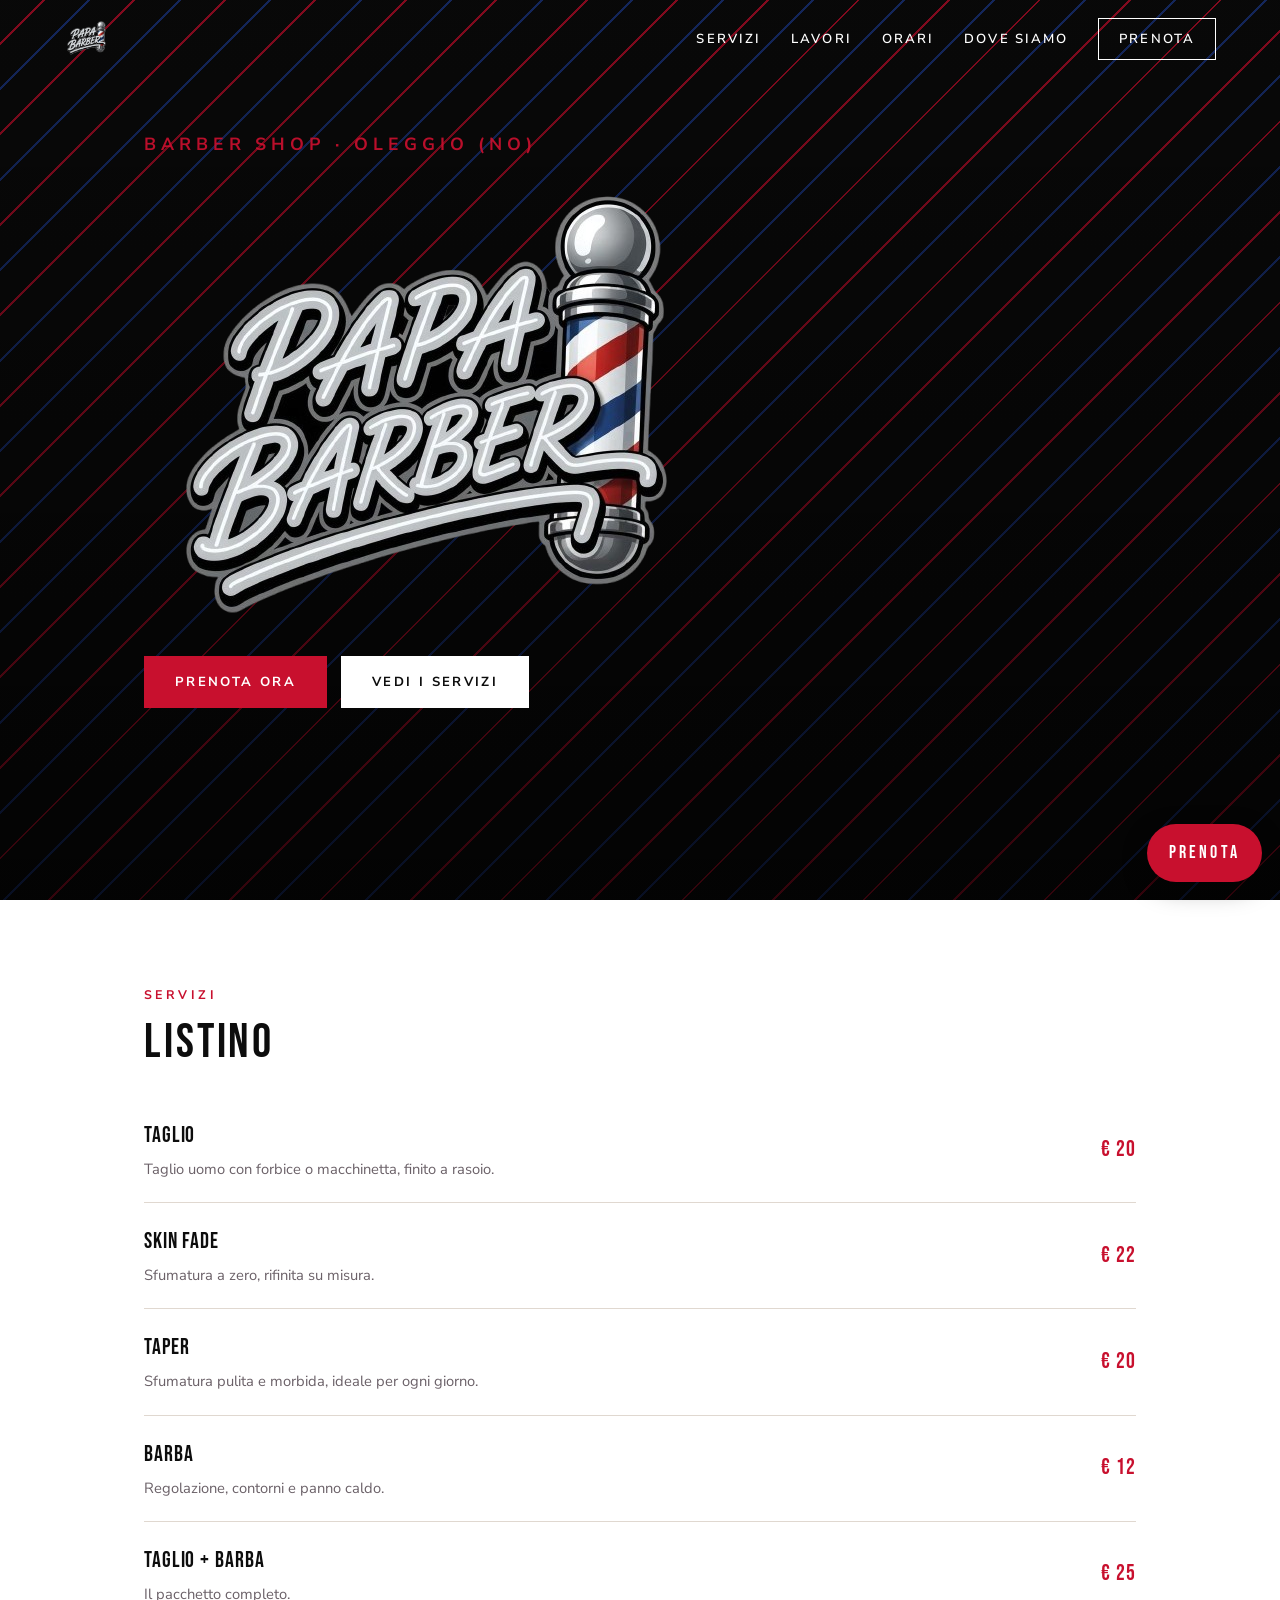
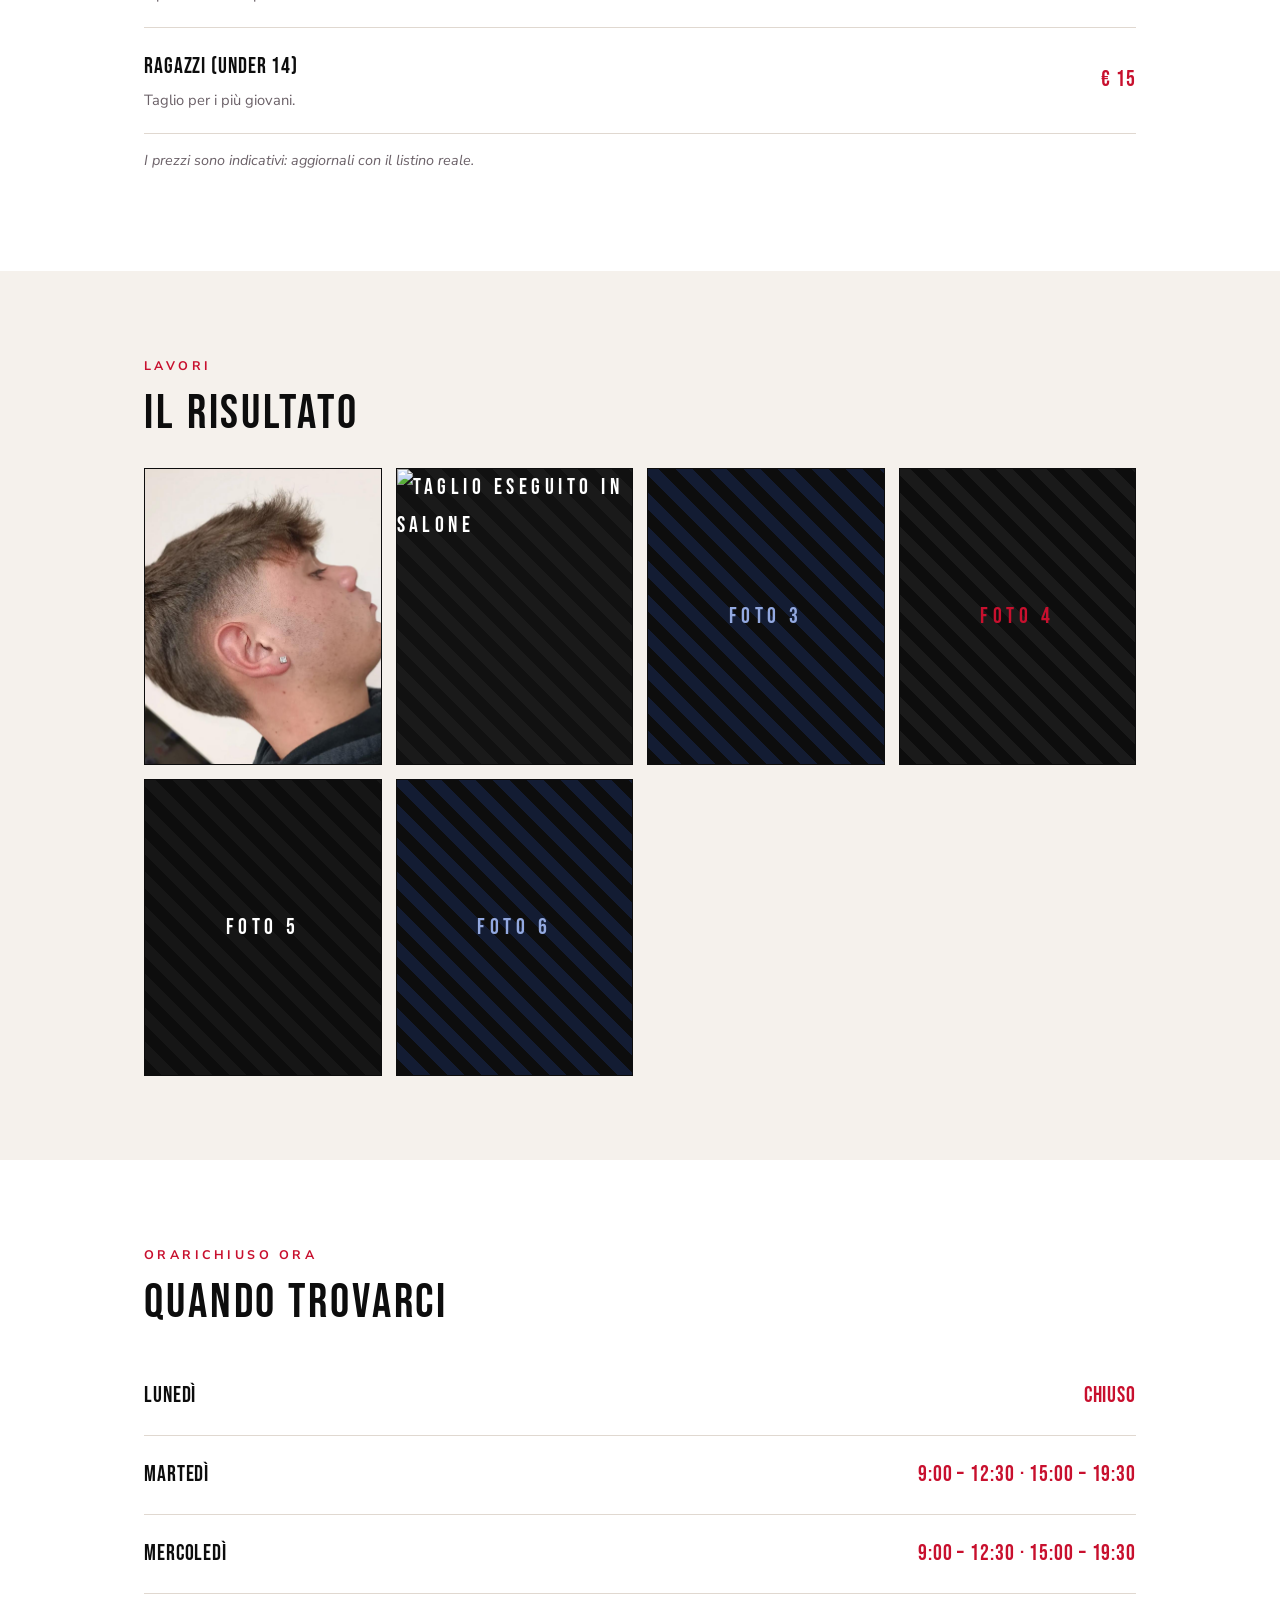
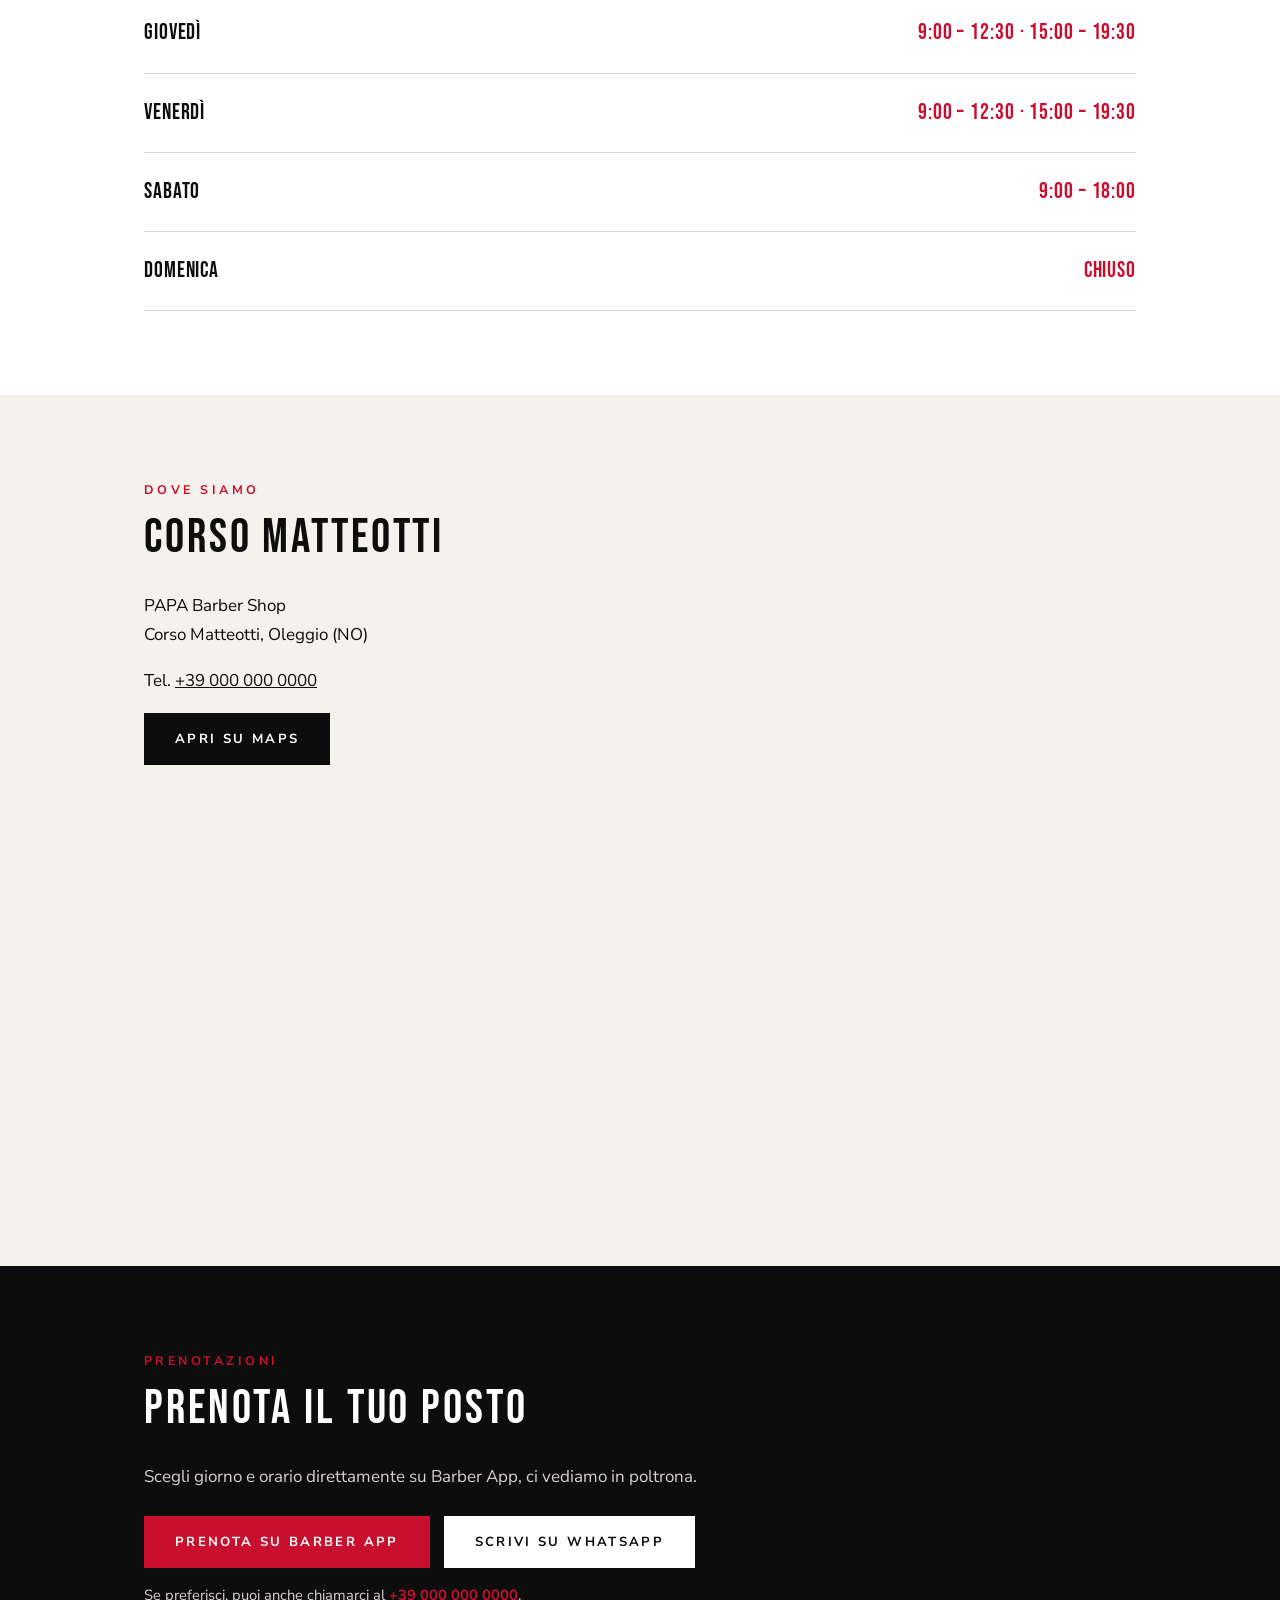
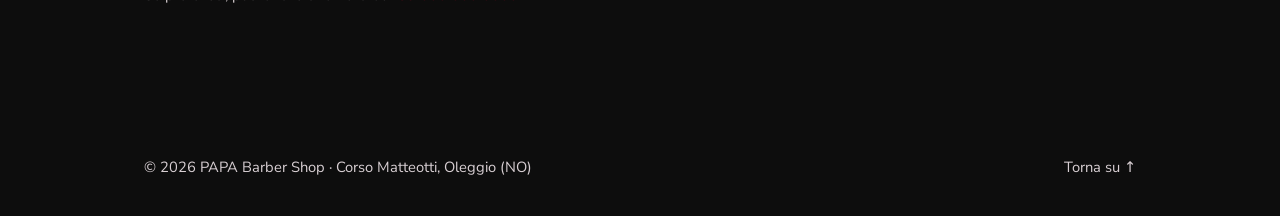
==== index.html @ 4a1727b3 "Update index.html" ====
<!doctype html>
<html lang="it" class="home">
  <head>
    <meta charset="UTF-8" />
    <meta name="viewport" content="width=device-width, initial-scale=1" />
    <title>PAPA Barber Shop · Oleggio</title>
    <meta name="description" content="PAPA Barber Shop a Oleggio (NO). Tagli, skin fade, taper e barba in Corso Matteotti. Prenota il tuo appuntamento con Barber App." />
    <meta name="theme-color" content="#0d0d0d" />
    <meta property="og:title" content="PAPA Barber Shop · Oleggio" />
    <meta property="og:description" content="Fade, taper e barba in Corso Matteotti, Oleggio. Prenota ora." />
    <meta property="og:type" content="website" />
    <meta name="twitter:card" content="summary_large_image" />
    <link rel="icon" type="image/png" href="/img/logo.png" />
    <link rel="preconnect" href="https://fonts.googleapis.com" />
    <link rel="preconnect" href="https://fonts.gstatic.com" crossorigin />
    <link href="https://fonts.googleapis.com/css2?family=Bebas+Neue&family=Nunito+Sans:wght@400;600;700&display=swap" rel="stylesheet" />
    <link rel="stylesheet" href="/style.css" />
  </head>
  <body class="home">
    <header class="top" id="top">
      <div class="wrap">
        <a class="logo" href="#top" aria-label="PAPA Barber Shop">
          <img src="/img/logo.png" alt="PAPA Barber Shop" />
        </a>
        <button class="menu" id="burger" aria-label="Apri menu" aria-expanded="false">Menu</button>
        <nav id="menu">
          <a href="#servizi">Servizi</a>
          <a href="#lavori">Lavori</a>
          <a href="#orari">Orari</a>
          <a href="#dove">Dove siamo</a>
          <a class="cta" href="#prenota">Prenota</a>
        </nav>
      </div>
    </header>

    <main>
      <!-- HERO -->
      <section class="hero">
        <div class="wrap">
          <p class="kicker">Barber shop · Oleggio (NO)</p>
          <img class="hero-logo" src="/img/logo.png" alt="PAPA Barber Shop" />
          <div class="cta-row">
            <a class="btn red" href="#prenota">Prenota ora</a>
            <a class="btn light" href="#servizi">Vedi i servizi</a>
          </div>
        </div>
      </section>

      <!-- SERVIZI / LISTINO -->
      <section class="soft" id="servizi">
        <div class="wrap">
          <span class="kicker reveal">Servizi</span>
          <h2 class="reveal">Listino</h2>
          <ul class="list">
            <li class="reveal">
              <div><b>Taglio</b><span>Taglio uomo con forbice o macchinetta, finito a rasoio.</span></div>
              <b>€ 20</b>
            </li>
            <li class="reveal">
              <div><b>Skin fade</b><span>Sfumatura a zero, rifinita su misura.</span></div>
              <b>€ 22</b>
            </li>
            <li class="reveal">
              <div><b>Taper</b><span>Sfumatura pulita e morbida, ideale per ogni giorno.</span></div>
              <b>€ 20</b>
            </li>
            <li class="reveal">
              <div><b>Barba</b><span>Regolazione, contorni e panno caldo.</span></div>
              <b>€ 12</b>
            </li>
            <li class="reveal">
              <div><b>Taglio + barba</b><span>Il pacchetto completo.</span></div>
              <b>€ 25</b>
            </li>
            <li class="reveal">
              <div><b>Ragazzi (under 14)</b><span>Taglio per i più giovani.</span></div>
              <b>€ 15</b>
            </li>
          </ul>
          <p class="note">I prezzi sono indicativi: aggiornali con il listino reale.</p>
        </div>
      </section>

      <!-- LAVORI / GALLERIA -->
      <section id="lavori">
        <div class="wrap">
          <span class="kicker reveal">Lavori</span>
          <h2 class="reveal">Il risultato</h2>
          <div class="gallery">
            <img class="reveal" src="/img/foto1.jpg" alt="Taglio eseguito in salone" loading="lazy" />
            <img class="reveal" src="/img/foto2.jpg" alt="Taglio eseguito in salone" loading="lazy" />
            <div class="ph reveal">Foto 3</div>
            <div class="ph reveal">Foto 4</div>
            <div class="ph reveal">Foto 5</div>
            <div class="ph reveal">Foto 6</div>
          </div>
          <!-- Quando avrai le foto reali 3-6, sostituisci ogni <div class="ph">…</div> con:
               <img class="reveal" src="/img/fotoN.jpg" alt="Taglio eseguito in salone" loading="lazy"> -->
        </div>
      </section>

      <!-- ORARI -->
      <section class="soft" id="orari">
        <div class="wrap">
          <span class="kicker reveal">Orari</span>
          <h2 class="reveal">Quando trovarci</h2>
          <ul class="list">
            <li class="reveal"><div><b>Lunedì</b></div><b>Chiuso</b></li>
            <li class="reveal"><div><b>Martedì</b></div><b>9:00 – 12:30 · 15:00 – 19:30</b></li>
            <li class="reveal"><div><b>Mercoledì</b></div><b>9:00 – 12:30 · 15:00 – 19:30</b></li>
            <li class="reveal"><div><b>Giovedì</b></div><b>9:00 – 12:30 · 15:00 – 19:30</b></li>
            <li class="reveal"><div><b>Venerdì</b></div><b>9:00 – 12:30 · 15:00 – 19:30</b></li>
            <li class="reveal"><div><b>Sabato</b></div><b>9:00 – 18:00</b></li>
            <li class="reveal"><div><b>Domenica</b></div><b>Chiuso</b></li>
          </ul>
        </div>
      </section>

      <!-- DOVE SIAMO -->
      <section id="dove">
        <div class="wrap">
          <span class="kicker reveal">Dove siamo</span>
          <h2 class="reveal">Corso Matteotti</h2>
          <p>
            PAPA Barber Shop<br />
            Corso Matteotti, Oleggio (NO)
          </p>
          <p>Tel. <a href="tel:+390000000000">+39 000 000 0000</a></p>
          <p>
            <a class="btn" target="_blank" rel="noopener"
               href="https://www.google.com/maps/search/?api=1&query=Corso+Matteotti+Oleggio">
              Apri su Maps
            </a>
          </p>
          <iframe
            title="Mappa di Oleggio"
            loading="lazy"
            style="width:100%;height:360px;border:0;margin-top:30px;filter:grayscale(1) contrast(1.05)"
            src="https://www.openstreetmap.org/export/embed.html?bbox=8.630%2C45.595%2C8.650%2C45.604&layer=mapnik&marker=45.5988%2C8.6409">
          </iframe>
        </div>
      </section>

      <!-- PRENOTA / BARBER APP -->
      <section class="dark" id="prenota">
        <div class="wrap">
          <span class="kicker reveal">Prenotazioni</span>
          <h2 class="reveal">Prenota il tuo posto</h2>
          <p>Scegli giorno e orario direttamente su Barber App, ci vediamo in poltrona.</p>

          <div class="book-actions">
            <!-- SOSTITUISCI l'URL con quello del tuo salone su Barber App -->
            <a class="btn red" href="https://barberapp.it/" target="_blank" rel="noopener">
              Prenota su Barber App
            </a>
            <a class="btn light" href="https://wa.me/390000000000" target="_blank" rel="noopener">
              Scrivi su WhatsApp
            </a>
          </div>

          <p class="book-note">
            Se preferisci, puoi anche chiamarci al
            <a href="tel:+390000000000">+39 000 000 0000</a>.
          </p>

          <!-- Se in futuro Barber App ti dà un IFRAME, incollalo qui al posto del commento: -->
          <!-- <iframe class="barberapp" src="URL_WIDGET" loading="lazy" title="Prenota su Barber App"></iframe> -->
        </div>
      </section>
    </main>

    <footer>
      <div class="wrap">
        <p>© <span id="year"></span> PAPA Barber Shop · Corso Matteotti, Oleggio (NO)</p>
        <p><a href="#top">Torna su ↑</a></p>
      </div>
    </footer>

    <!-- Pulsante flottante sempre visibile -->
    <a class="float-book" href="#prenota" aria-label="Prenota ora">Prenota</a>

    <script src="/script.js" defer></script>
  </body>
</html>
---- style.css ----
/* =========================================================
   PAPA Barber Shop — palette: nero · bianco · rosso · blu
   ========================================================= */
:root{
  --ink:#0d0d0d;
  --bg:#f5f1ec;
  --soft:#ffffff;
  --paper:#ffffff;
  --muted:#6b6168;
  --accent:#c8102e;   /* rosso barber */
  --blue:#1e3a8a;     /* blu navy */
  --line:#e0d8d0;
  --wa:#1f8f52;
}

*{box-sizing:border-box}
html{scroll-behavior:smooth}
body{
  margin:0;
  background:var(--bg);
  color:var(--ink);
  font:17px/1.7 "Nunito Sans",system-ui,sans-serif;
}
h1,h2,h3{
  font-family:"Bebas Neue",Georgia,serif;
  font-weight:400;
  line-height:1;
  margin:0;
  letter-spacing:.06em;
  text-transform:uppercase;
}
a{color:inherit}
p{max-width:60ch}
.wrap{max-width:1040px;margin:0 auto;padding:0 24px}

/* ---------- HEADER ---------- */
.top{position:relative;z-index:10;border-bottom:1px solid var(--line);background:var(--paper)}
.top .wrap{display:flex;justify-content:space-between;align-items:center;padding:18px 24px;max-width:1200px}
.logo{font-family:"Bebas Neue",serif;font-size:1.6rem;letter-spacing:.22em;text-transform:uppercase;text-decoration:none}
.logo span{color:var(--accent)}
nav{display:flex;align-items:center;gap:30px}
nav a{text-decoration:none;font-size:.82rem;letter-spacing:.16em;text-transform:uppercase;font-weight:600}
nav a:hover,nav a[aria-current]{color:var(--accent)}
nav .cta{border:1px solid currentColor;padding:9px 20px}
nav .cta:hover{background:var(--ink);color:#fff;border-color:var(--ink)}
.menu{display:none;background:none;border:0;font:inherit;font-size:.8rem;letter-spacing:.16em;text-transform:uppercase;color:inherit;cursor:pointer;font-weight:700}

/* variante header trasparente sulla home */
.home .top{position:absolute;inset:0 0 auto 0;border:0;background:transparent;color:#fff}
.home nav a:hover,.home nav a[aria-current]{color:#fff;opacity:.75}
.home nav .cta:hover{background:#fff;color:var(--ink);border-color:#fff}

/* ---------- HERO ---------- */
.hero{
  min-height:100vh;
  display:flex;
  align-items:flex-end;
  color:#fff;
  background:
    linear-gradient(180deg,rgba(0,0,0,.35),rgba(0,0,0,.75)),
    repeating-linear-gradient(135deg,#0d0d0d 0 30px,#c8102e 30px 32px,#0d0d0d 32px 62px,#1e3a8a 62px 64px),
    #0d0d0d;
  background-size:cover;
  background-position:center;
}
.hero .wrap{padding-bottom:12vh;width:100%}
.hero h1{font-size:clamp(3rem,10vw,7rem);text-transform:uppercase;max-width:14ch}
.hero p{margin:20px 0 32px;font-size:1.1rem;opacity:.92}
.kicker{font-size:.78rem;letter-spacing:.28em;text-transform:uppercase;color:var(--accent);margin-bottom:14px;display:block;font-weight:700}
.intro{font-size:1.2rem;line-height:1.7;max-width:34ch}
.cta-row{display:flex;gap:14px;flex-wrap:wrap}

/* ---------- BOTTONI ---------- */
.btn{
  display:inline-block;padding:14px 30px;background:var(--ink);color:#fff !important;
  text-decoration:none;font-size:.82rem;letter-spacing:.18em;text-transform:uppercase;
  border:1px solid var(--ink);font-weight:700;
}
.btn:hover{background:var(--blue);border-color:var(--blue)}
.btn.light{background:#fff;color:var(--ink) !important;border-color:#fff}
.btn.light:hover{background:var(--bg);border-color:var(--bg)}
.btn.red{background:var(--accent);border-color:var(--accent)}
.btn.red:hover{background:var(--blue);border-color:var(--blue)}
.btn.wa{background:var(--wa);border-color:var(--wa)}
.btn.small{padding:10px 20px;font-size:.75rem}

/* ---------- SEZIONI ---------- */
section{padding:84px 0}
.soft{background:var(--soft)}
.dark{background:var(--ink);color:#fff}
.dark p{color:#d8cfd3}
h2{font-size:clamp(2rem,5vw,3rem);text-transform:uppercase;margin-bottom:30px;letter-spacing:.06em}
.note{color:var(--muted);font-size:.9rem;font-style:italic}

/* ---------- LISTINO / ORARI ---------- */
.list{list-style:none;padding:0;margin:0}
.list li{display:flex;justify-content:space-between;align-items:center;gap:20px;padding:20px 0;border-bottom:1px solid var(--line)}
.list li div{display:flex;flex-direction:column;gap:2px}
.list span{color:var(--muted);display:block;font-size:.92rem}
.list b{font-family:"Bebas Neue",serif;font-weight:400;font-size:1.4rem;letter-spacing:.04em;white-space:nowrap}
.list li > b:last-child{color:var(--accent)}

/* ---------- GALLERIA ---------- */
.gallery{
  display:grid;
  grid-template-columns:repeat(auto-fit,minmax(220px,1fr));
  gap:14px;
}
.gallery .ph,
.gallery img{
  aspect-ratio:4/5;
  width:100%;
  object-fit:cover;
  display:flex;
  align-items:center;
  justify-content:center;
  background:
    repeating-linear-gradient(45deg,#111 0 12px,#1a1a1a 12px 24px);
  color:#fff;
  font-family:"Bebas Neue",serif;
  font-size:1.4rem;
  letter-spacing:.2em;
  text-transform:uppercase;
  border:1px solid var(--ink);
  transition:transform .25s ease, filter .25s ease;
}
.gallery .ph:nth-child(3n+1){background:repeating-linear-gradient(45deg,#0d0d0d 0 12px,#1a1a1a 12px 24px);color:var(--accent)}
.gallery .ph:nth-child(3n+2){background:repeating-linear-gradient(45deg,#0d0d0d 0 12px,#161616 12px 24px);color:#fff}
.gallery .ph:nth-child(3n){background:repeating-linear-gradient(45deg,#0d0d0d 0 12px,#131c33 12px 24px);color:#93a9e0}
.gallery .ph:hover,
.gallery img:hover{transform:scale(1.02);filter:brightness(1.1)}

/* ---------- PRENOTA / BARBER APP ---------- */
.book-actions{display:flex;gap:14px;flex-wrap:wrap;margin:24px 0 12px}
.book-note{color:#d8cfd3;font-size:.92rem}
.book-note a{color:var(--accent);text-decoration:none;font-weight:700}
.book-note a:hover{text-decoration:underline}
.barberapp{width:100%;max-width:560px;height:640px;border:0;margin-top:24px;background:#fff}

/* ---------- PULSANTE FLOTTANTE ---------- */
.float-book{
  position:fixed;
  right:18px;
  bottom:18px;
  z-index:50;
  background:var(--accent);
  color:#fff !important;
  text-decoration:none;
  font-family:"Bebas Neue",serif;
  font-size:1.1rem;
  letter-spacing:.18em;
  text-transform:uppercase;
  padding:14px 22px;
  border-radius:999px;
  box-shadow:0 8px 24px rgba(0,0,0,.35);
}
.float-book:hover{background:var(--blue)}

/* ---------- FOOTER ---------- */
footer{background:var(--ink);color:#d8cfd3;padding:48px 0 36px;font-size:.92rem}
footer .wrap{display:flex;justify-content:space-between;align-items:center;flex-wrap:wrap;gap:12px}
footer p{margin:0}
footer a{color:#d8cfd3;text-decoration:none}
footer a:hover{color:var(--accent)}

/* ---------- FOCUS ---------- */
a:focus-visible,button:focus-visible{outline:3px solid var(--accent);outline-offset:3px}

/* ---------- MOBILE ---------- */
@media (max-width:760px){
  .menu{display:block}
  nav{
    display:none;position:absolute;top:100%;left:0;right:0;
    background:#fff;color:var(--ink);
    flex-direction:column;align-items:flex-start;gap:18px;
    padding:24px;border-bottom:1px solid var(--line);
    box-shadow:0 12px 30px rgba(0,0,0,.15);
  }
  nav.open{display:flex}
  .home nav a:hover,.home nav a[aria-current]{color:var(--accent);opacity:1}
  section{padding:60px 0}
  .hero{min-height:88vh}
  .float-book{right:12px;bottom:12px;padding:12px 18px;font-size:1rem}
}
.logo img{
  height:36px;
  max-width:140px;
  width:auto;
  object-fit:contain;
  display:block;
}
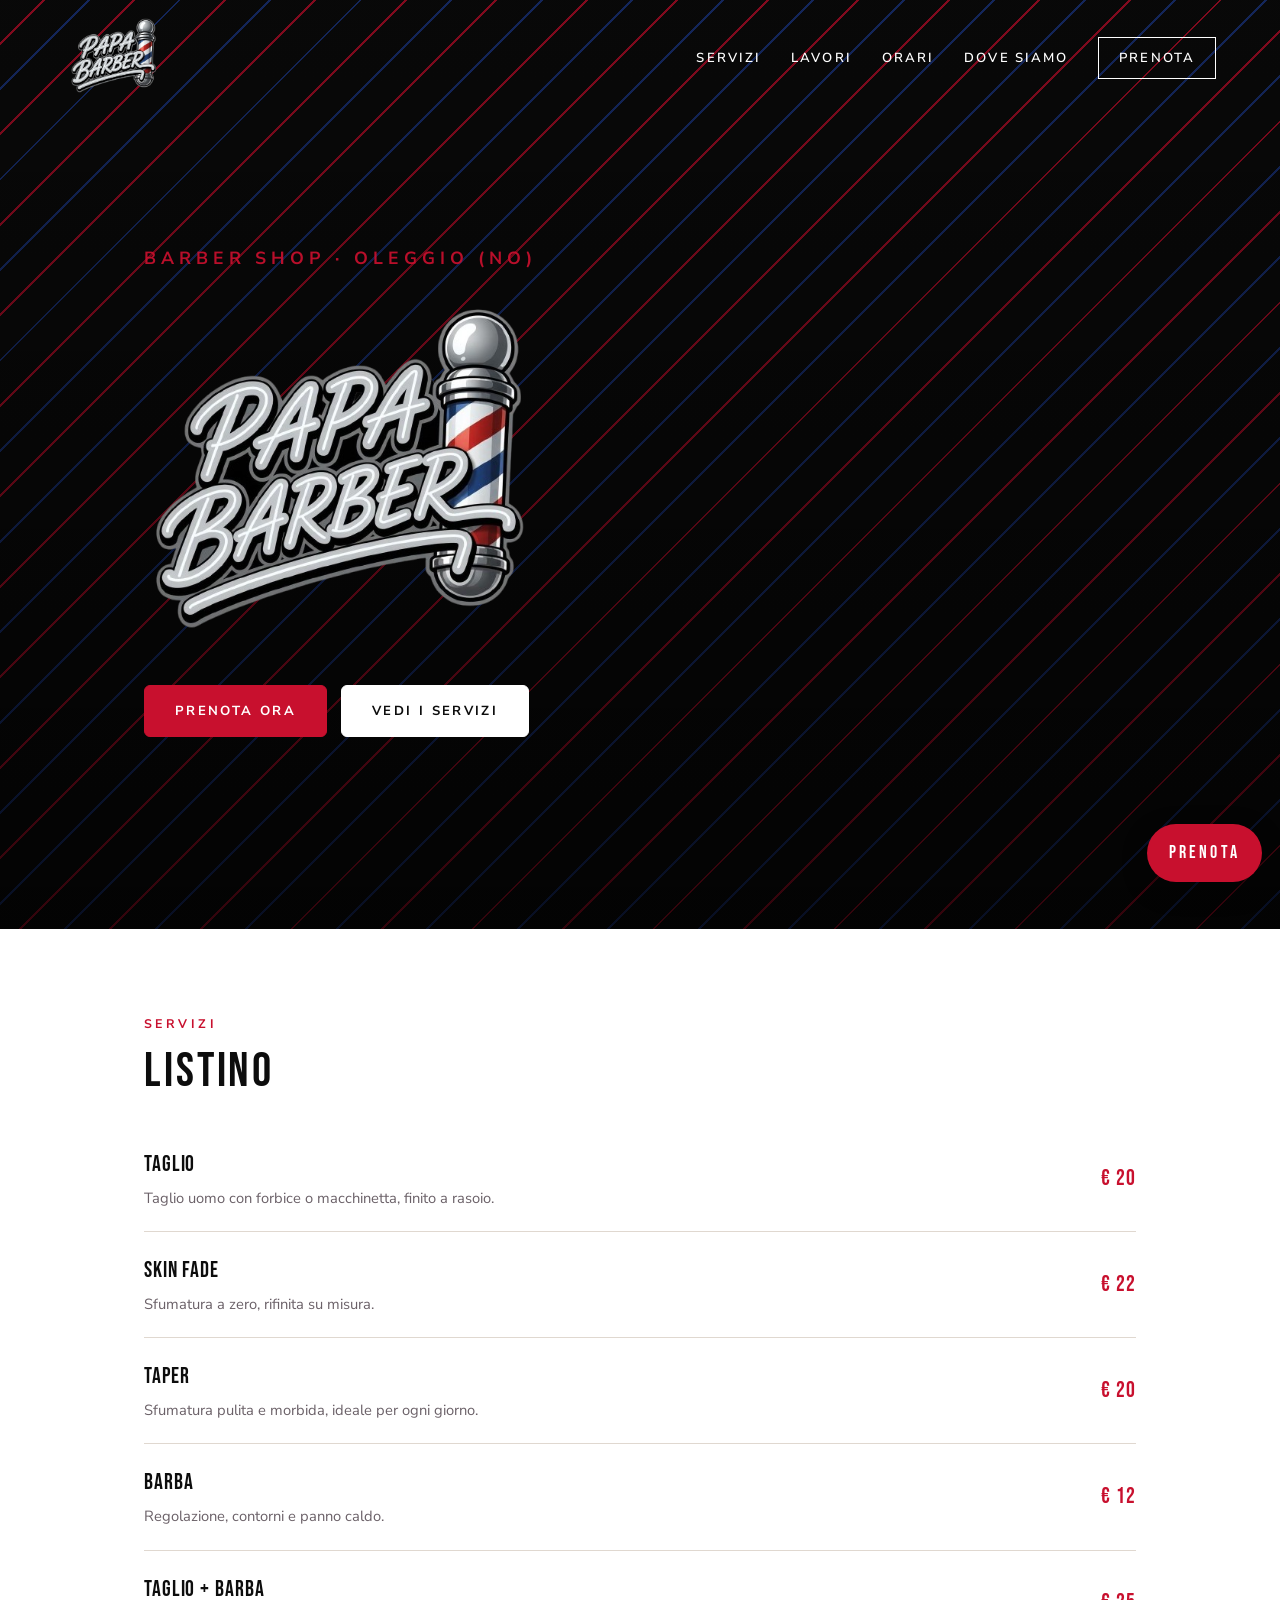
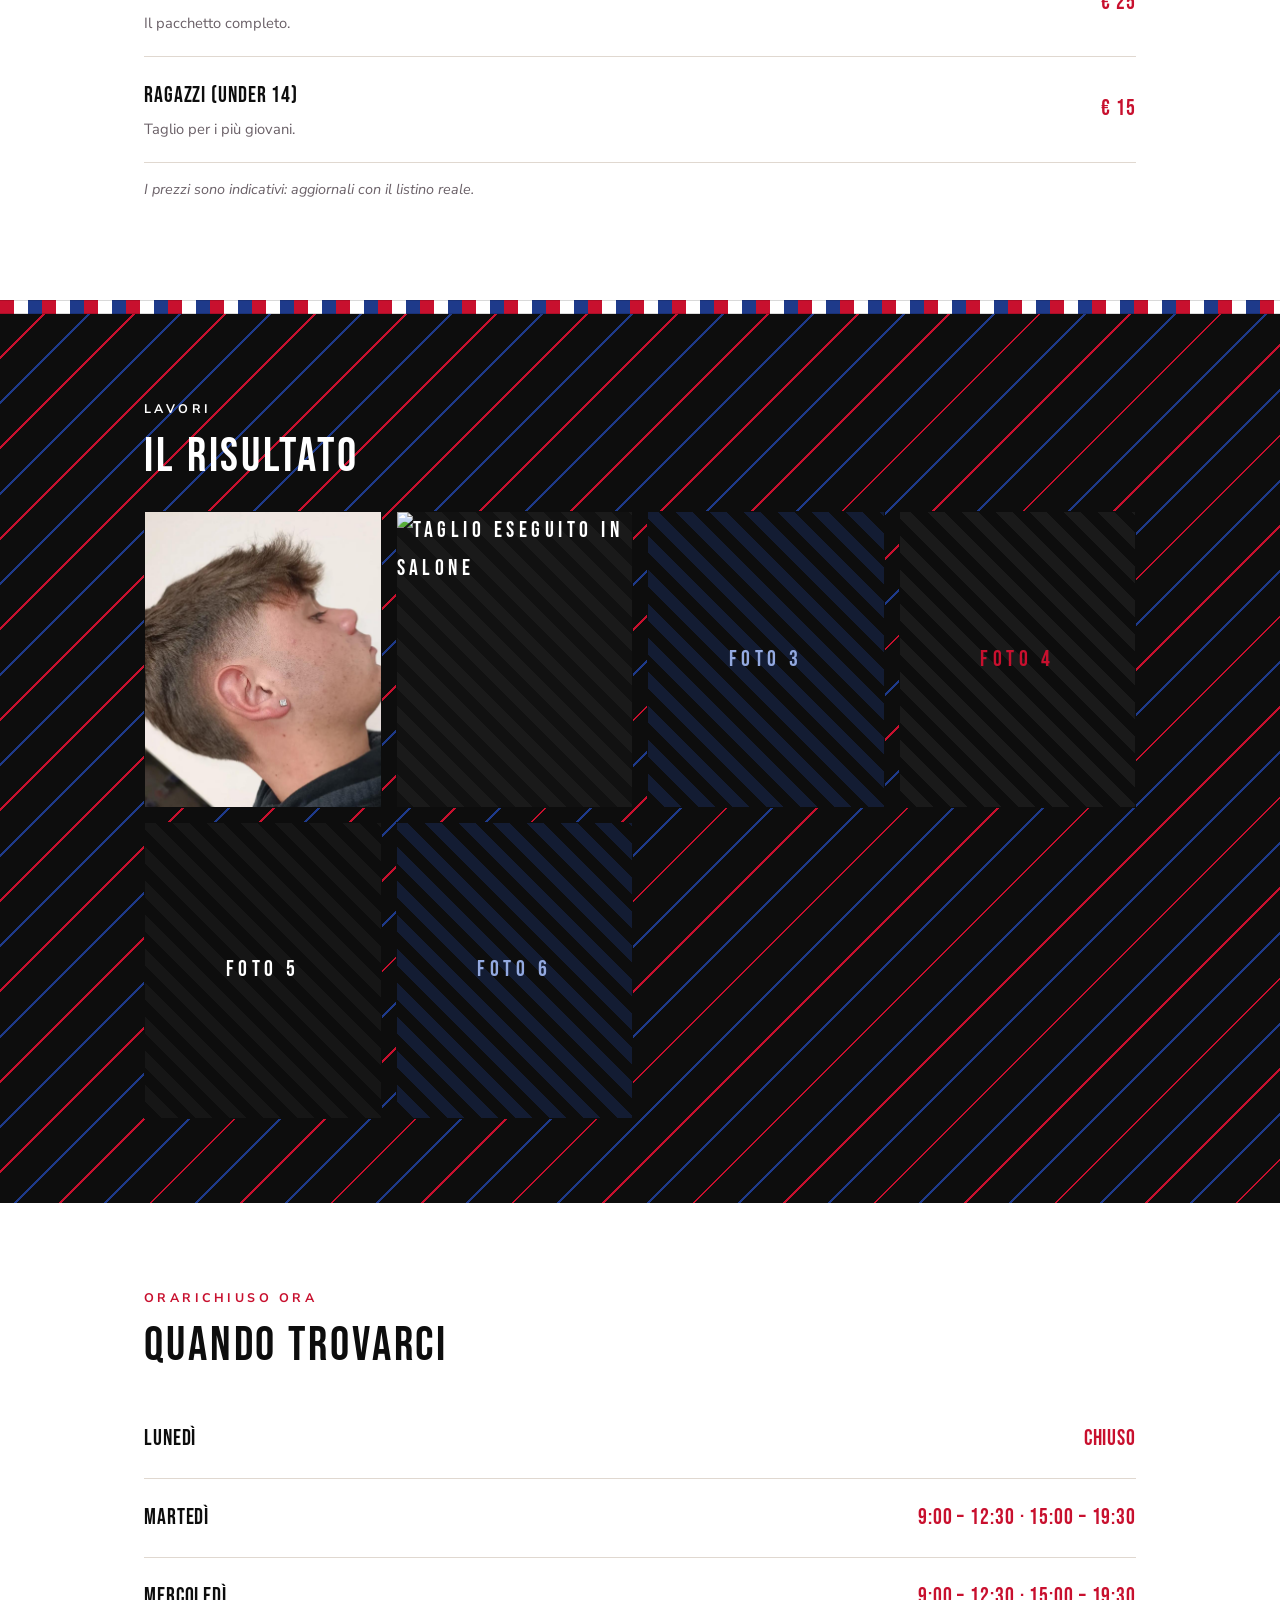
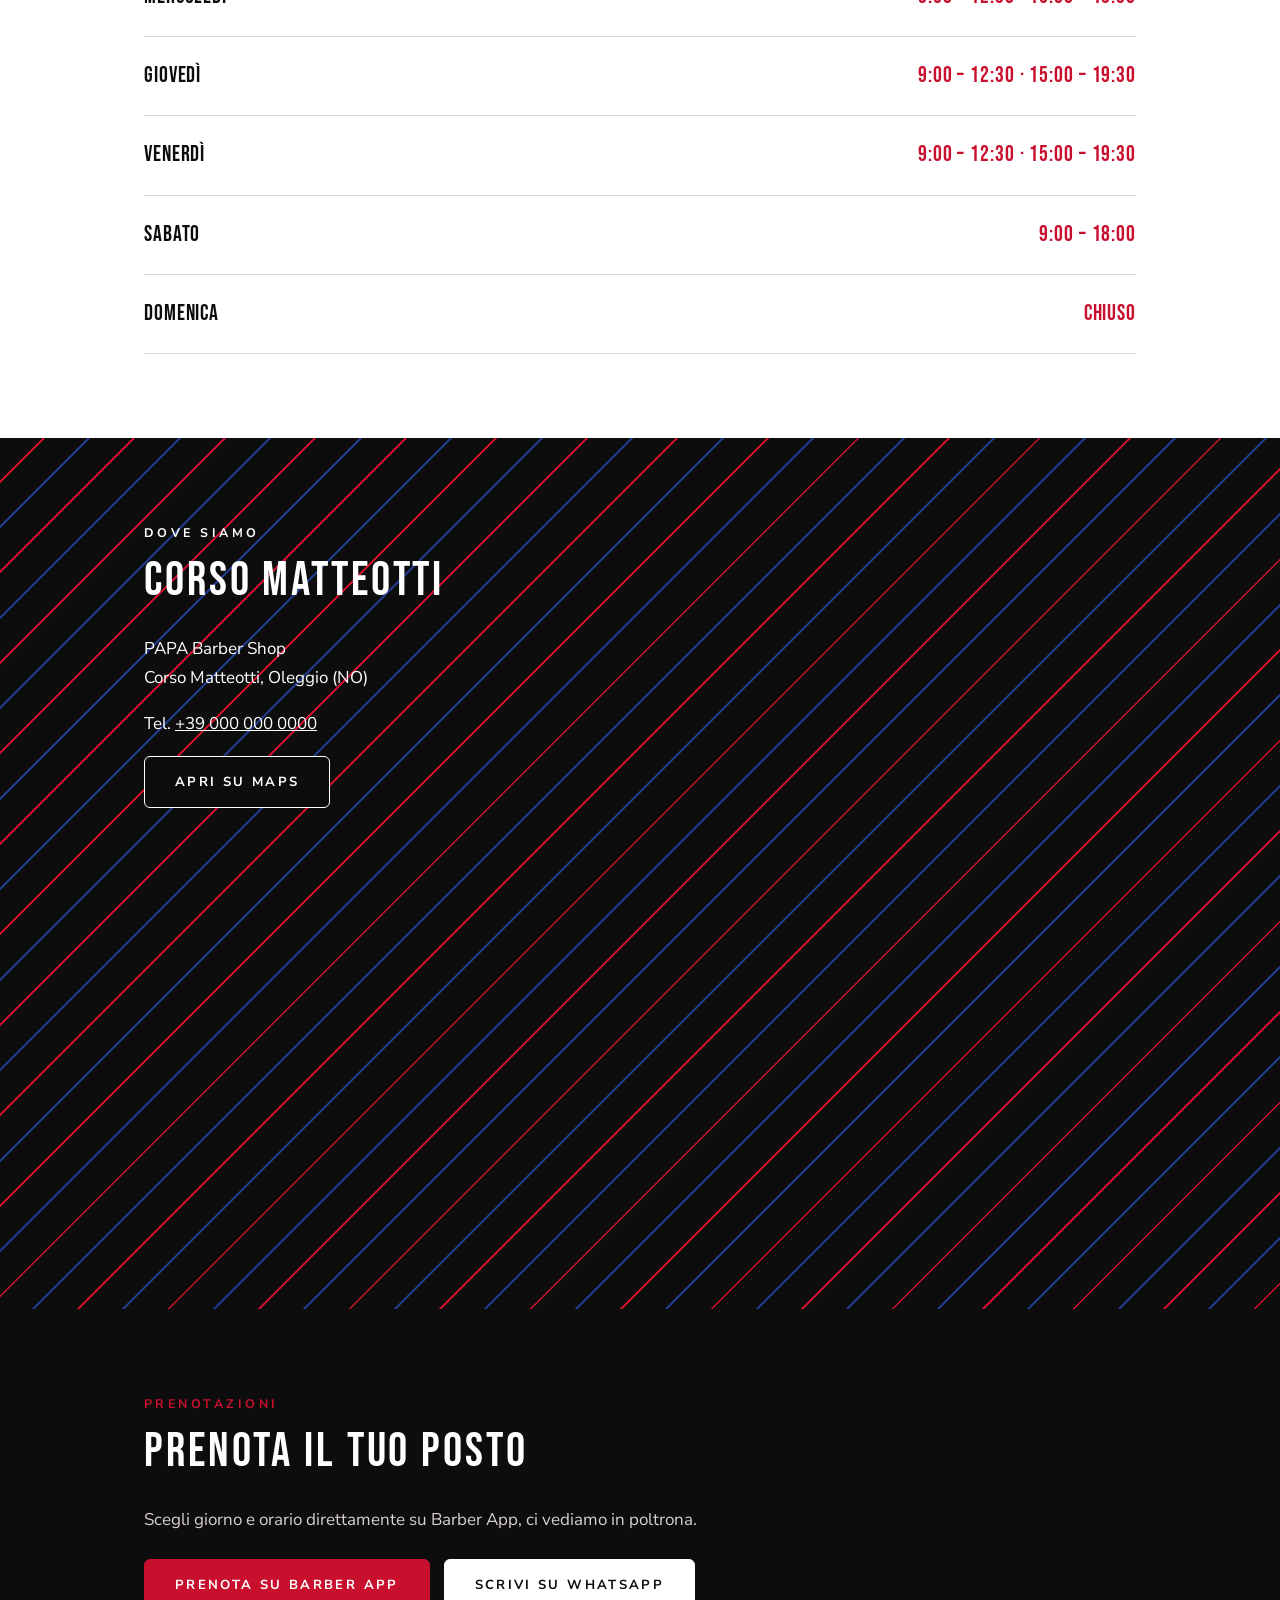
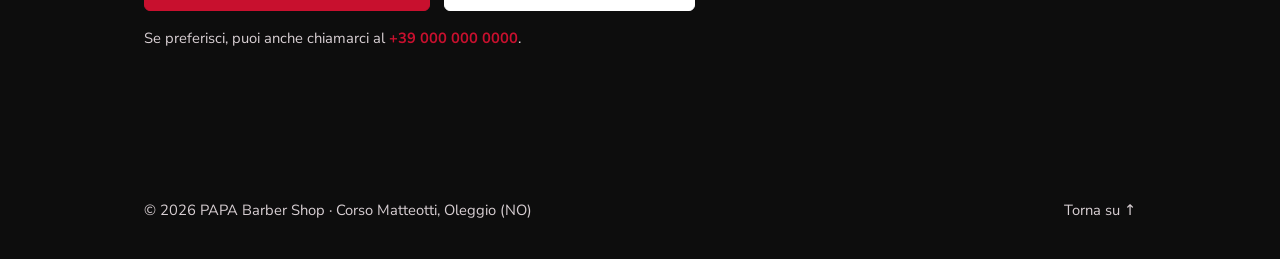
==== commit b5fa73ec: "Update index.html" ====
--- a/index.html
+++ b/index.html
@@ -80,6 +80,7 @@
           <p class="note">I prezzi sono indicativi: aggiornali con il listino reale.</p>
         </div>
       </section>
+      <div class="section-divider" aria-hidden="true"></div>
 
       <!-- LAVORI / GALLERIA -->
       <section id="lavori">
--- a/style.css
+++ b/style.css
@@ -38,6 +38,13 @@
 .top .wrap{display:flex;justify-content:space-between;align-items:center;padding:18px 24px;max-width:1200px}
 .logo{font-family:"Bebas Neue",serif;font-size:1.6rem;letter-spacing:.22em;text-transform:uppercase;text-decoration:none}
 .logo span{color:var(--accent)}
+.logo img{
+  height:80px;
+  max-width:220px;
+  width:auto;
+  object-fit:contain;
+  display:block;
+}
 nav{display:flex;align-items:center;gap:30px}
 nav a{text-decoration:none;font-size:.82rem;letter-spacing:.16em;text-transform:uppercase;font-weight:600}
 nav a:hover,nav a[aria-current]{color:var(--accent)}
@@ -63,18 +70,41 @@
   background-size:cover;
   background-position:center;
 }
-.hero .wrap{padding-bottom:12vh;width:100%}
+.hero .wrap{padding-top:140px;padding-bottom:12vh;width:100%}
 .hero h1{font-size:clamp(3rem,10vw,7rem);text-transform:uppercase;max-width:14ch}
 .hero p{margin:20px 0 32px;font-size:1.1rem;opacity:.92}
 .kicker{font-size:.78rem;letter-spacing:.28em;text-transform:uppercase;color:var(--accent);margin-bottom:14px;display:block;font-weight:700}
 .intro{font-size:1.2rem;line-height:1.7;max-width:34ch}
+.hero-logo{
+  max-width:min(60vw,420px);
+  height:auto;
+  display:block;
+  margin:20px 0 32px -20px;
+}
 .cta-row{display:flex;gap:14px;flex-wrap:wrap}
+
+/* ---------- SEZIONI CON TRAMA A STRISCE (Lavori · Dove siamo) ---------- */
+main > section:nth-of-type(3),
+main > section:nth-of-type(5){
+  color:#fff;
+  background:
+    repeating-linear-gradient(135deg,#0d0d0d 0 30px,#c8102e 30px 32px,#0d0d0d 32px 62px,#1e3a8a 62px 64px),
+    #0d0d0d;
+  background-size:cover;
+  background-position:center;
+}
+main > section:nth-of-type(3) .kicker,
+main > section:nth-of-type(5) .kicker{color:#fff}
+main > section:nth-of-type(3) .btn,
+main > section:nth-of-type(5) .btn{border-color:#fff}
+main > section:nth-of-type(3) p,
+main > section:nth-of-type(5) p{color:#fff}
 
 /* ---------- BOTTONI ---------- */
 .btn{
   display:inline-block;padding:14px 30px;background:var(--ink);color:#fff !important;
   text-decoration:none;font-size:.82rem;letter-spacing:.18em;text-transform:uppercase;
-  border:1px solid var(--ink);font-weight:700;
+  border:1px solid var(--ink);font-weight:700;border-radius:6px;
 }
 .btn:hover{background:var(--blue);border-color:var(--blue)}
 .btn.light{background:#fff;color:var(--ink) !important;border-color:#fff}
@@ -180,12 +210,21 @@
   .home nav a:hover,.home nav a[aria-current]{color:var(--accent);opacity:1}
   section{padding:60px 0}
   .hero{min-height:88vh}
+  .hero .wrap{padding-top:100px}
+  .hero-logo{max-width:70vw;margin-left:-12px}
+  .logo img{height:56px;max-width:160px}
   .float-book{right:12px;bottom:12px;padding:12px 18px;font-size:1rem}
 }
-.logo img{
-  height:36px;
-  max-width:140px;
-  width:auto;
-  object-fit:contain;
-  display:block;
-}
+/* ---------- Separatore a strisce (pali del barbiere) ---------- */
+.section-divider{
+  height:14px;
+  width:100%;
+  background:repeating-linear-gradient(
+    90deg,
+    #c8102e 0 14px,
+    #ffffff 14px 28px,
+    #1e3a8a 28px 42px
+  );
+  border-top:1px solid rgba(0,0,0,.15);
+  border-bottom:1px solid rgba(0,0,0,.15);
+}
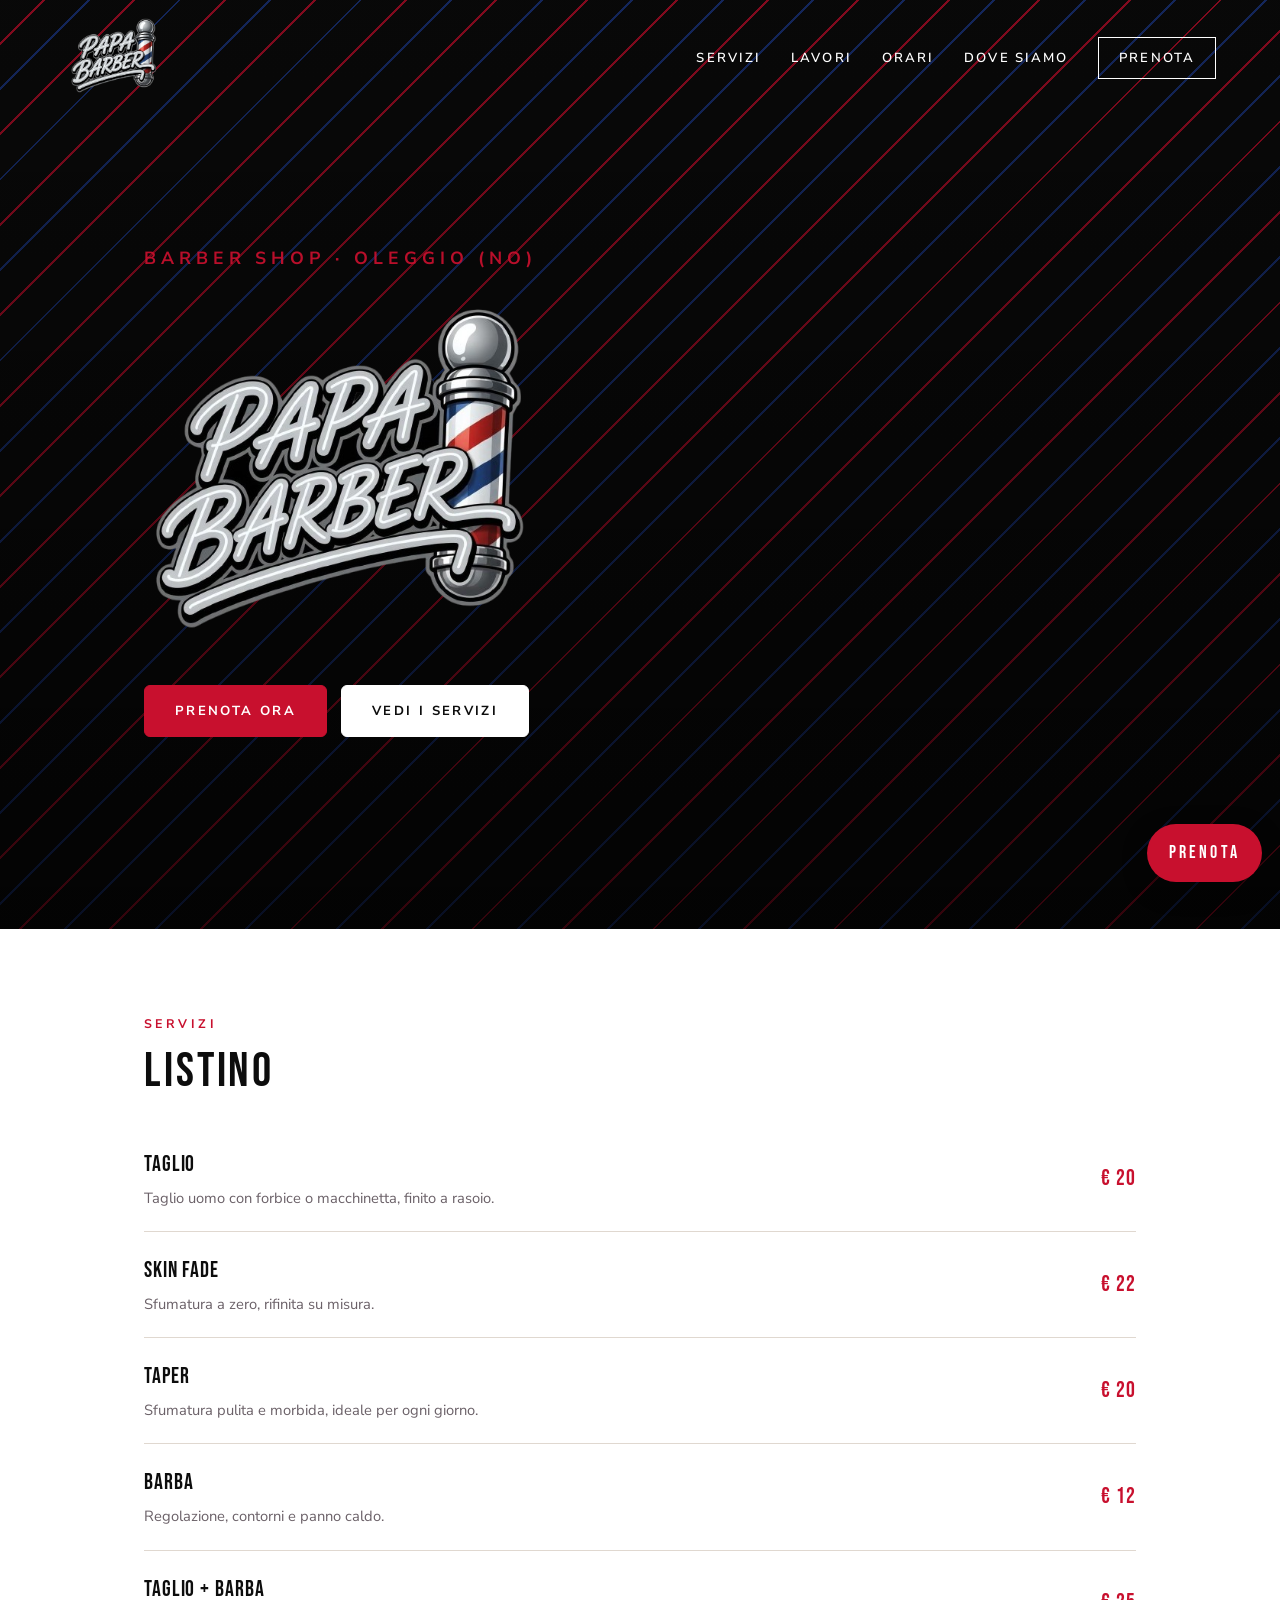
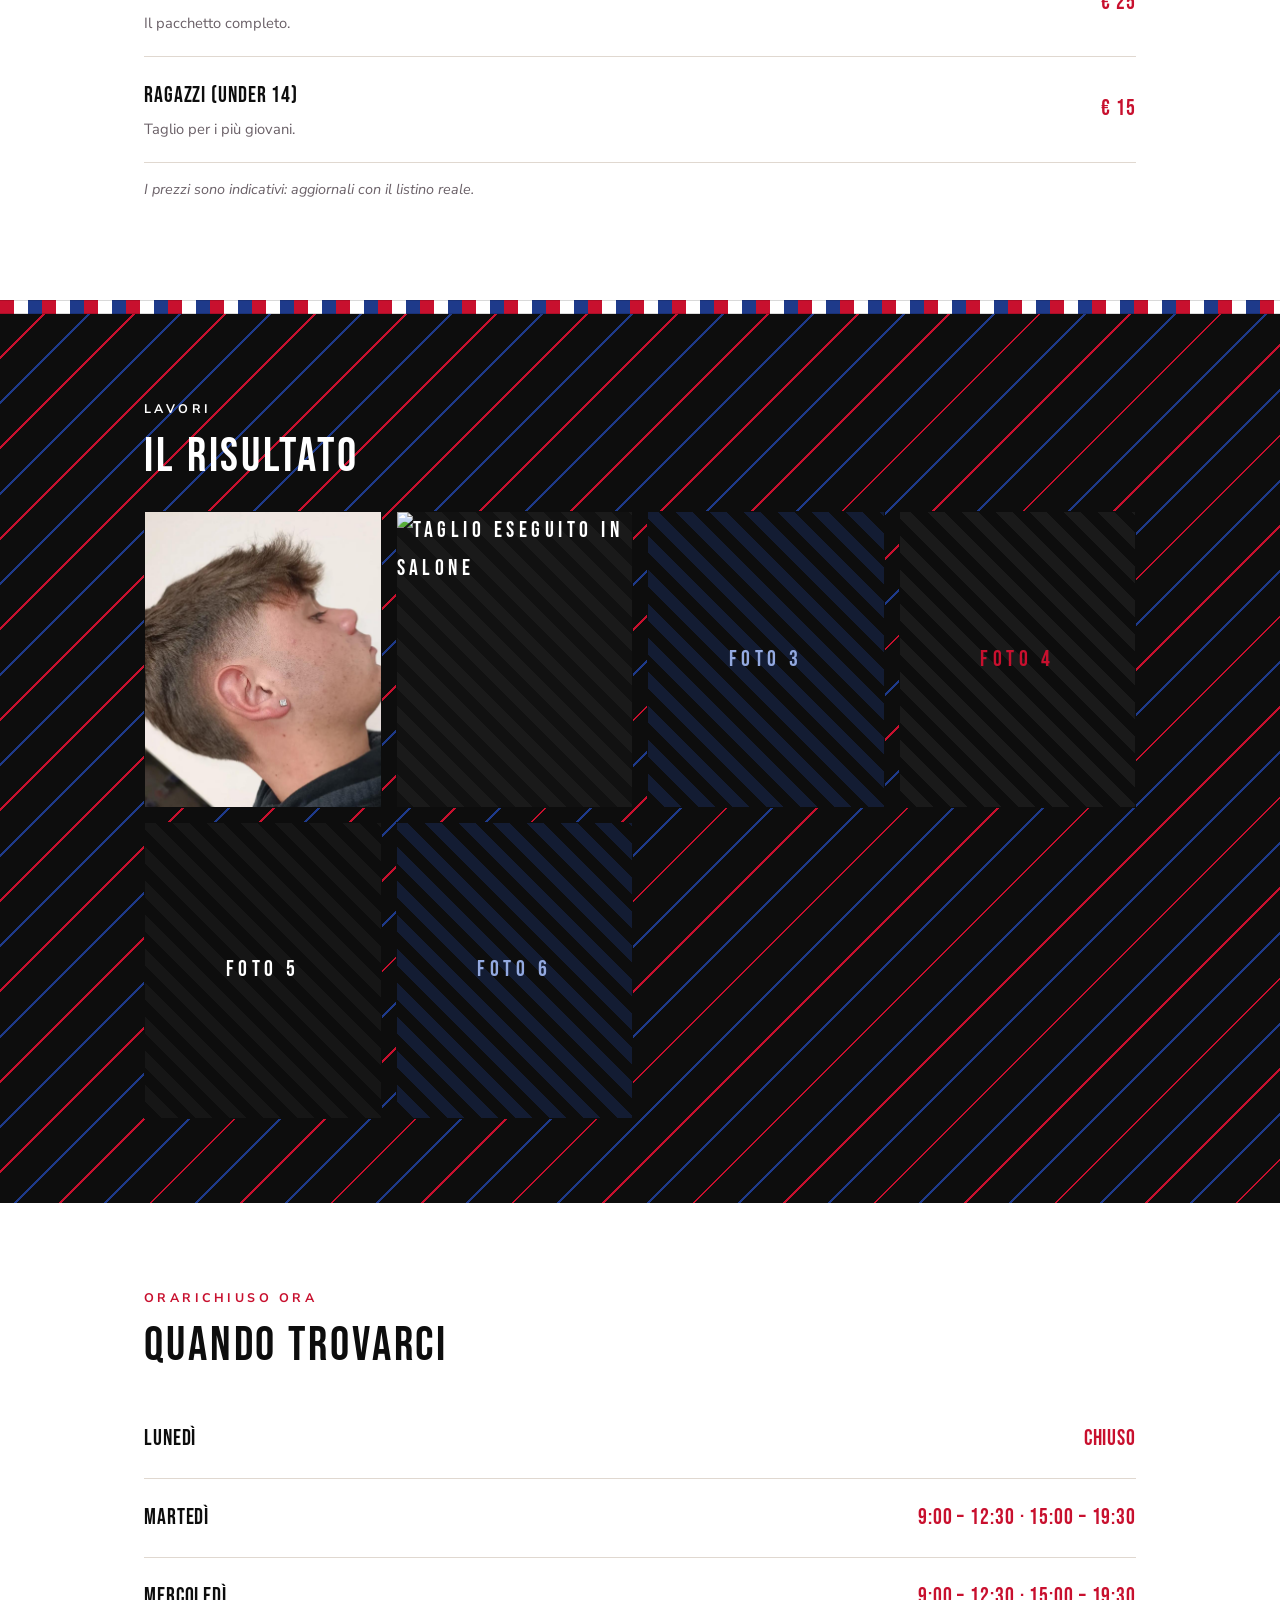
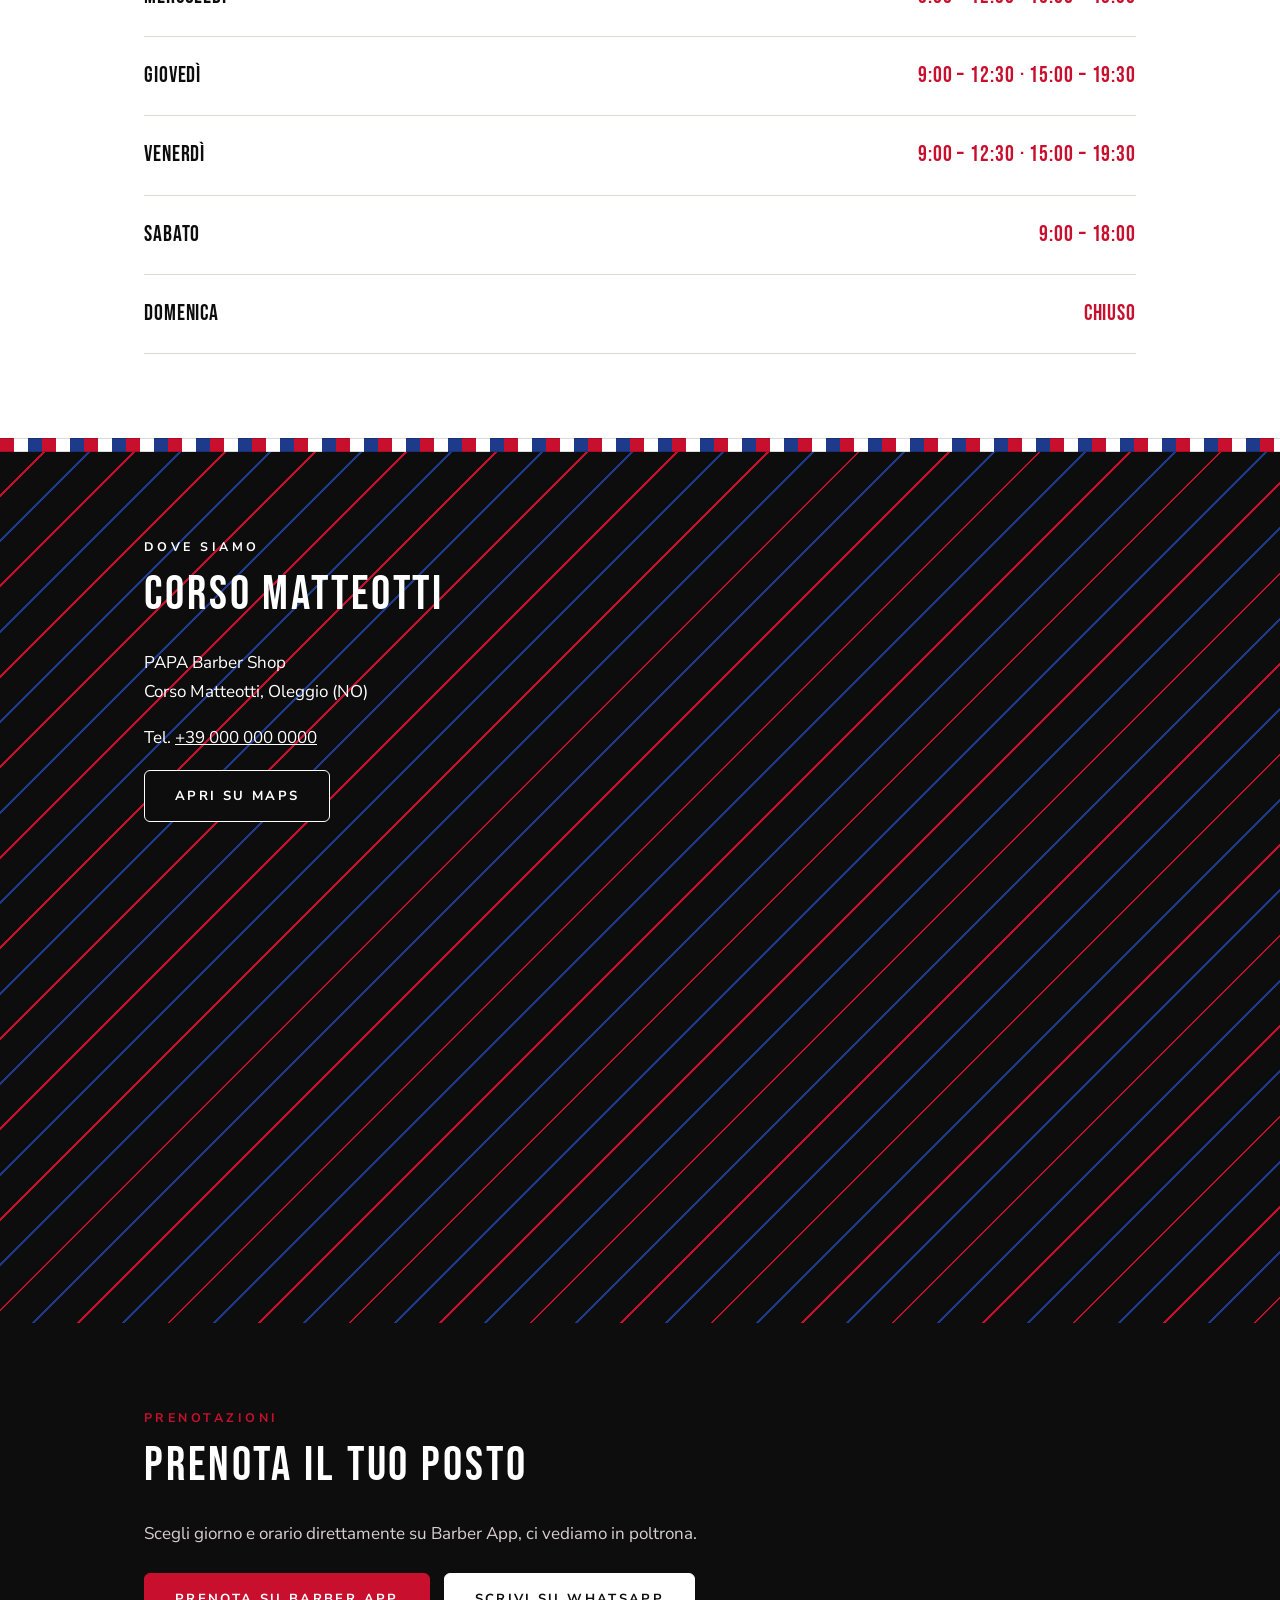
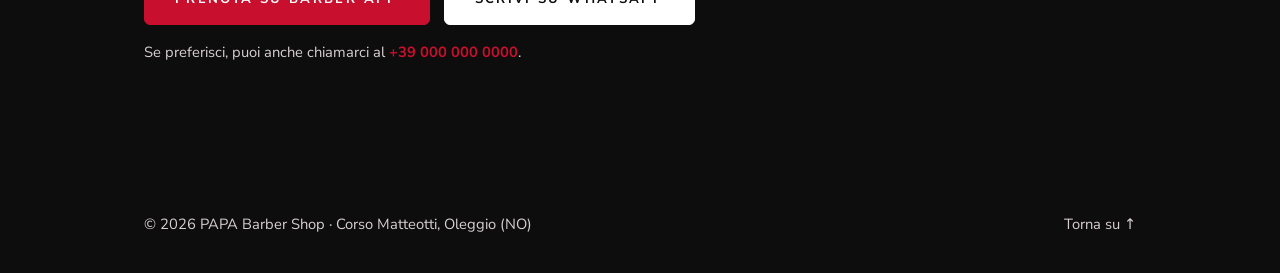
==== commit dd98724d: "Update index.html" ====
--- a/index.html
+++ b/index.html
@@ -116,7 +116,7 @@
           </ul>
         </div>
       </section>
-
+<div class="section-divider" aria-hidden="true"></div>
       <!-- DOVE SIAMO -->
       <section id="dove">
         <div class="wrap">
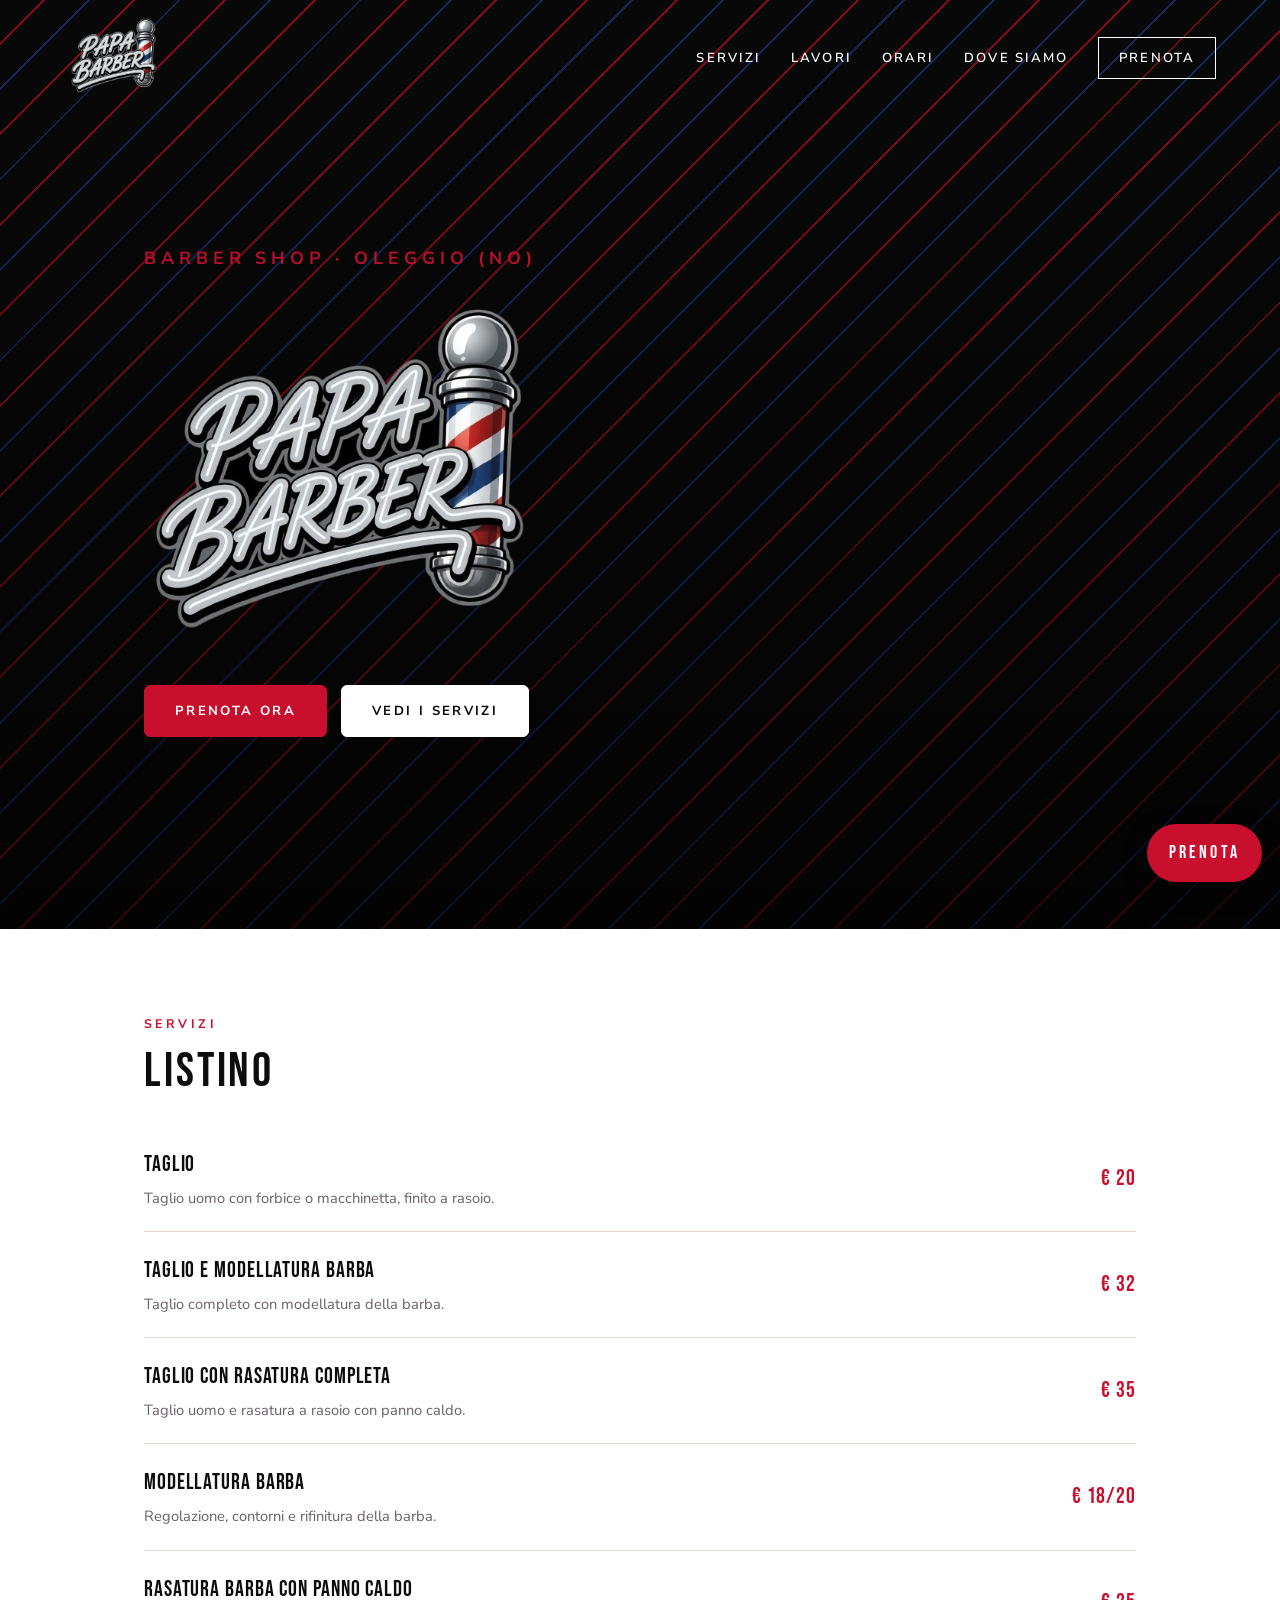
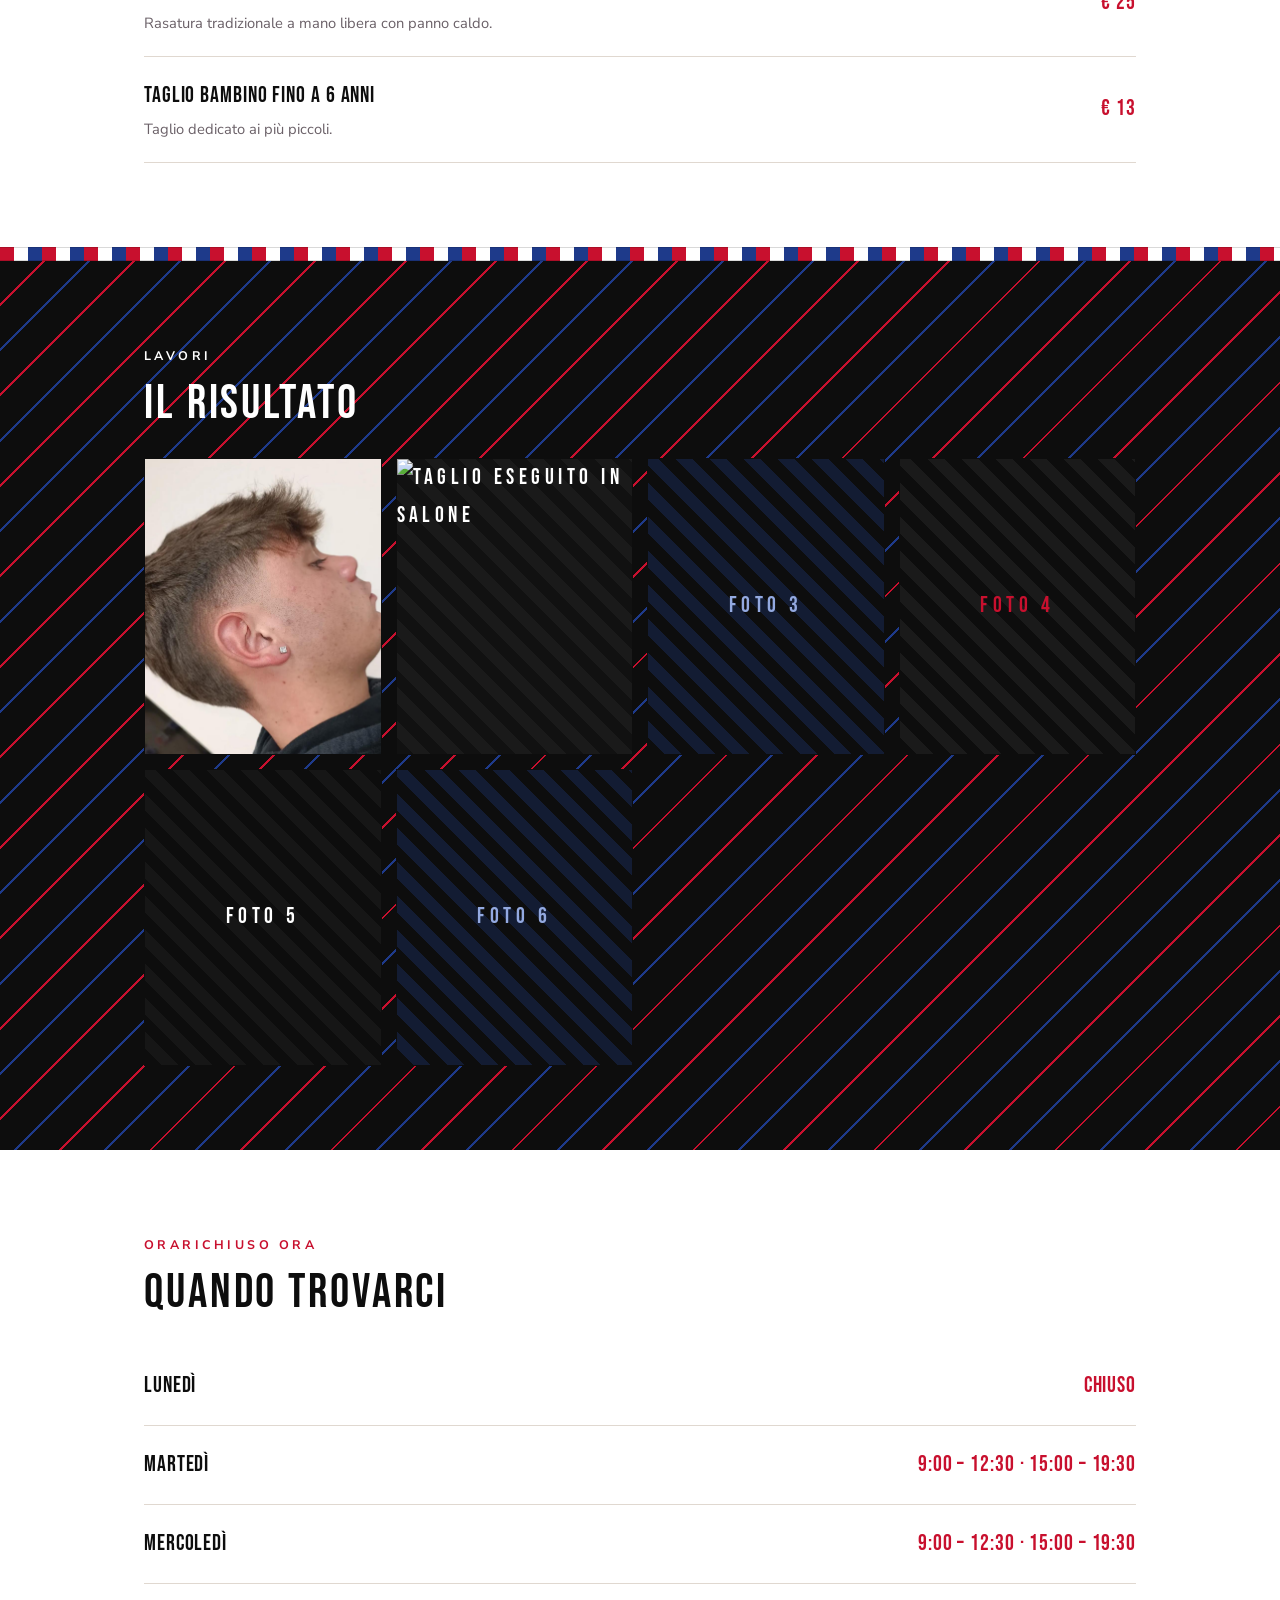
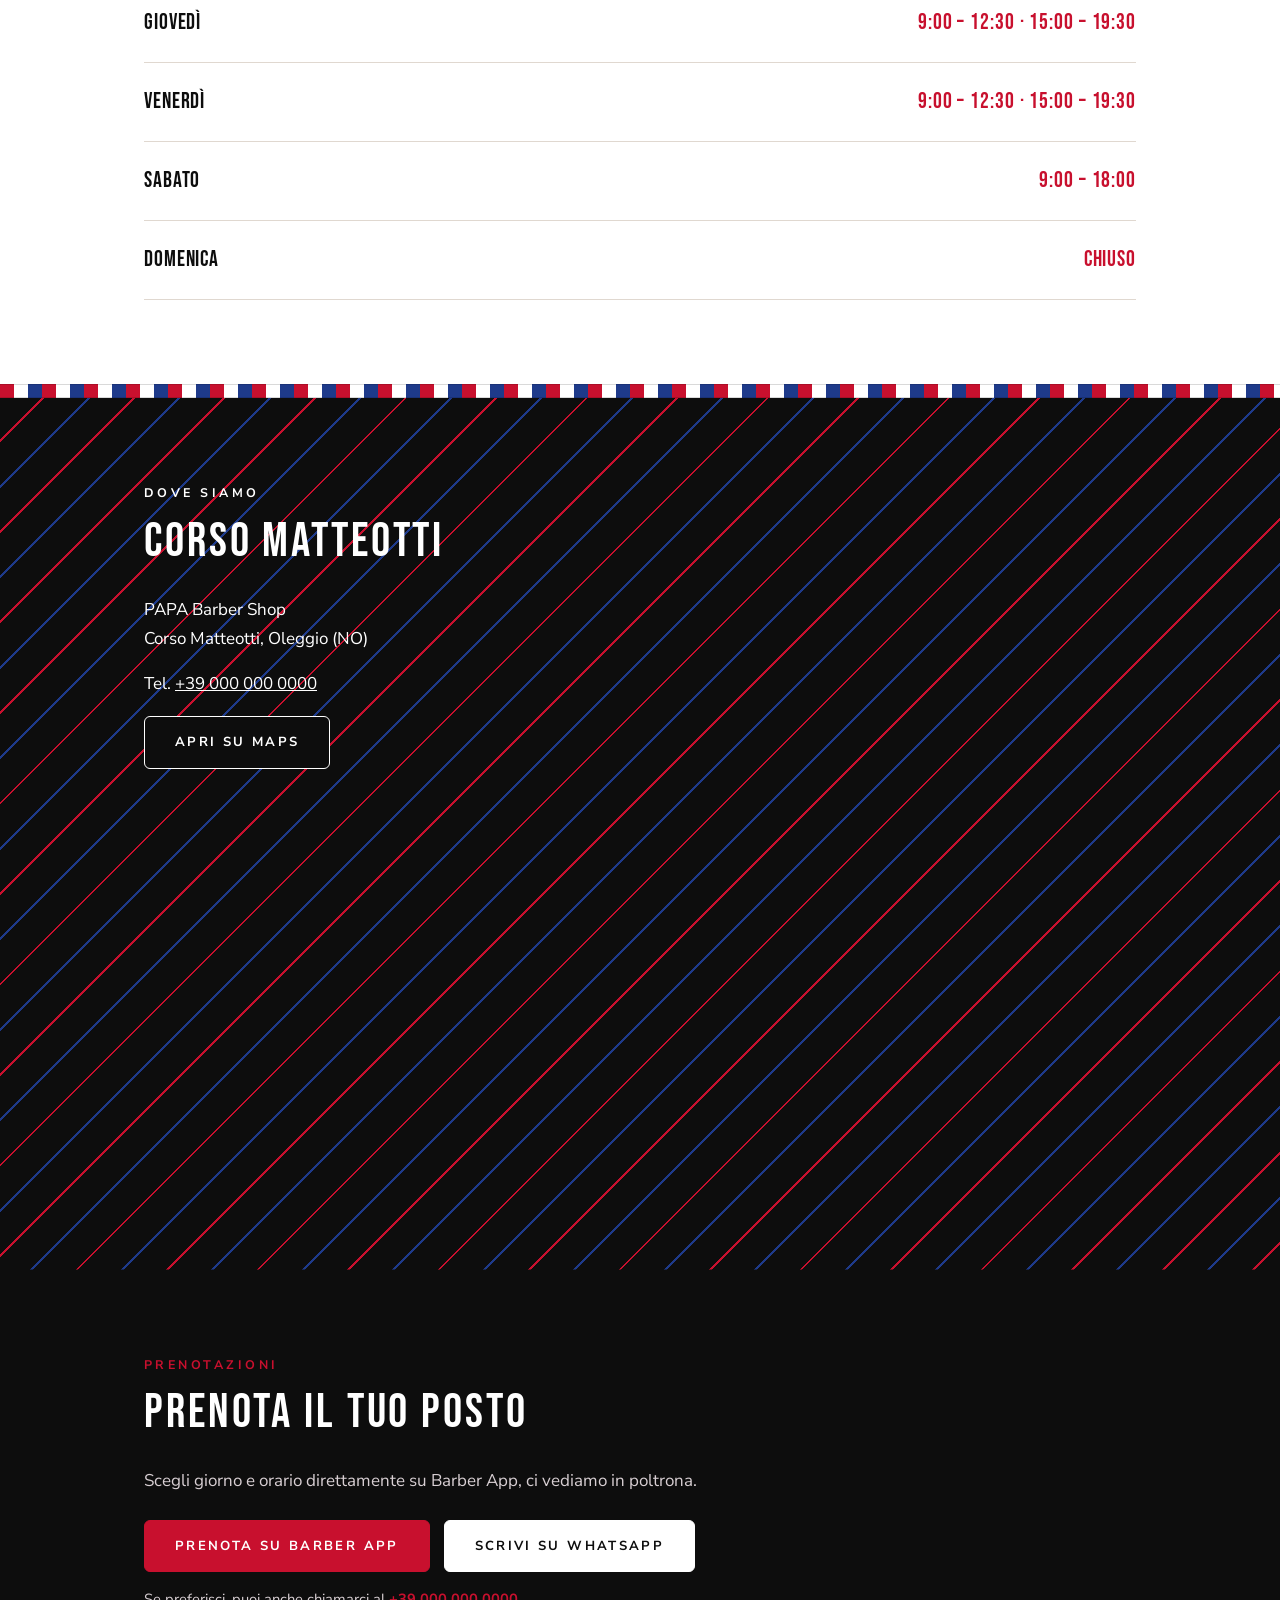
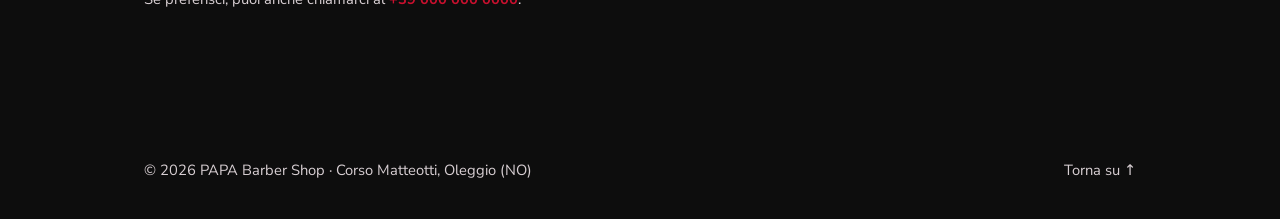
==== commit 3d0d28da: "Update index.html" ====
--- a/index.html
+++ b/index.html
@@ -57,27 +57,26 @@
               <b>€ 20</b>
             </li>
             <li class="reveal">
-              <div><b>Skin fade</b><span>Sfumatura a zero, rifinita su misura.</span></div>
-              <b>€ 22</b>
+              <div><b>Taglio e modellatura barba</b><span>Taglio completo con modellatura della barba.</span></div>
+              <b>€ 32</b>
             </li>
             <li class="reveal">
-              <div><b>Taper</b><span>Sfumatura pulita e morbida, ideale per ogni giorno.</span></div>
-              <b>€ 20</b>
+              <div><b>Taglio con rasatura completa</b><span>Taglio uomo e rasatura a rasoio con panno caldo.</span></div>
+              <b>€ 35</b>
             </li>
             <li class="reveal">
-              <div><b>Barba</b><span>Regolazione, contorni e panno caldo.</span></div>
-              <b>€ 12</b>
+              <div><b>Modellatura barba</b><span>Regolazione, contorni e rifinitura della barba.</span></div>
+              <b>€ 18/20</b>
             </li>
             <li class="reveal">
-              <div><b>Taglio + barba</b><span>Il pacchetto completo.</span></div>
+              <div><b>Rasatura barba con panno caldo</b><span>Rasatura tradizionale a mano libera con panno caldo.</span></div>
               <b>€ 25</b>
             </li>
             <li class="reveal">
-              <div><b>Ragazzi (under 14)</b><span>Taglio per i più giovani.</span></div>
-              <b>€ 15</b>
+              <div><b>Taglio bambino fino a 6 anni</b><span>Taglio dedicato ai più piccoli.</span></div>
+              <b>€ 13</b>
             </li>
           </ul>
-          <p class="note">I prezzi sono indicativi: aggiornali con il listino reale.</p>
         </div>
       </section>
       <div class="section-divider" aria-hidden="true"></div>
@@ -116,7 +115,8 @@
           </ul>
         </div>
       </section>
-<div class="section-divider" aria-hidden="true"></div>
+      <div class="section-divider" aria-hidden="true"></div>
+
       <!-- DOVE SIAMO -->
       <section id="dove">
         <div class="wrap">
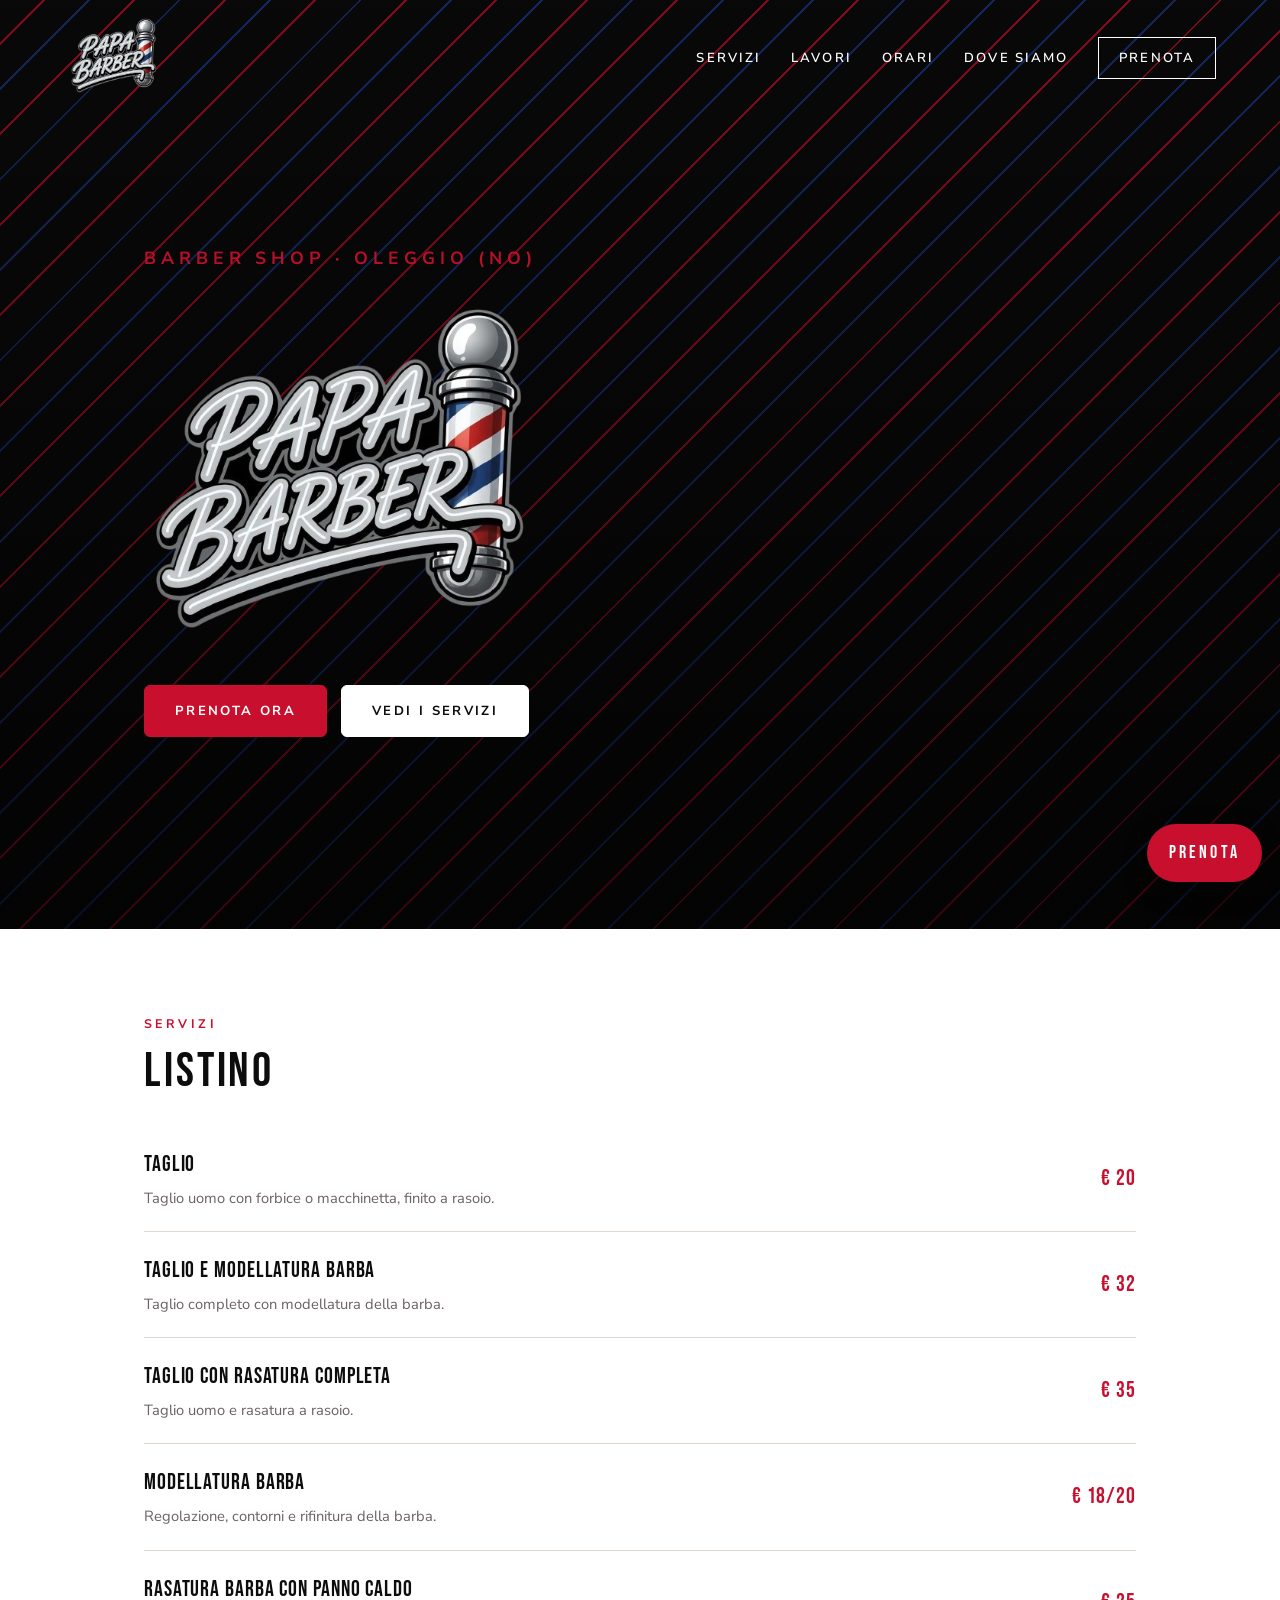
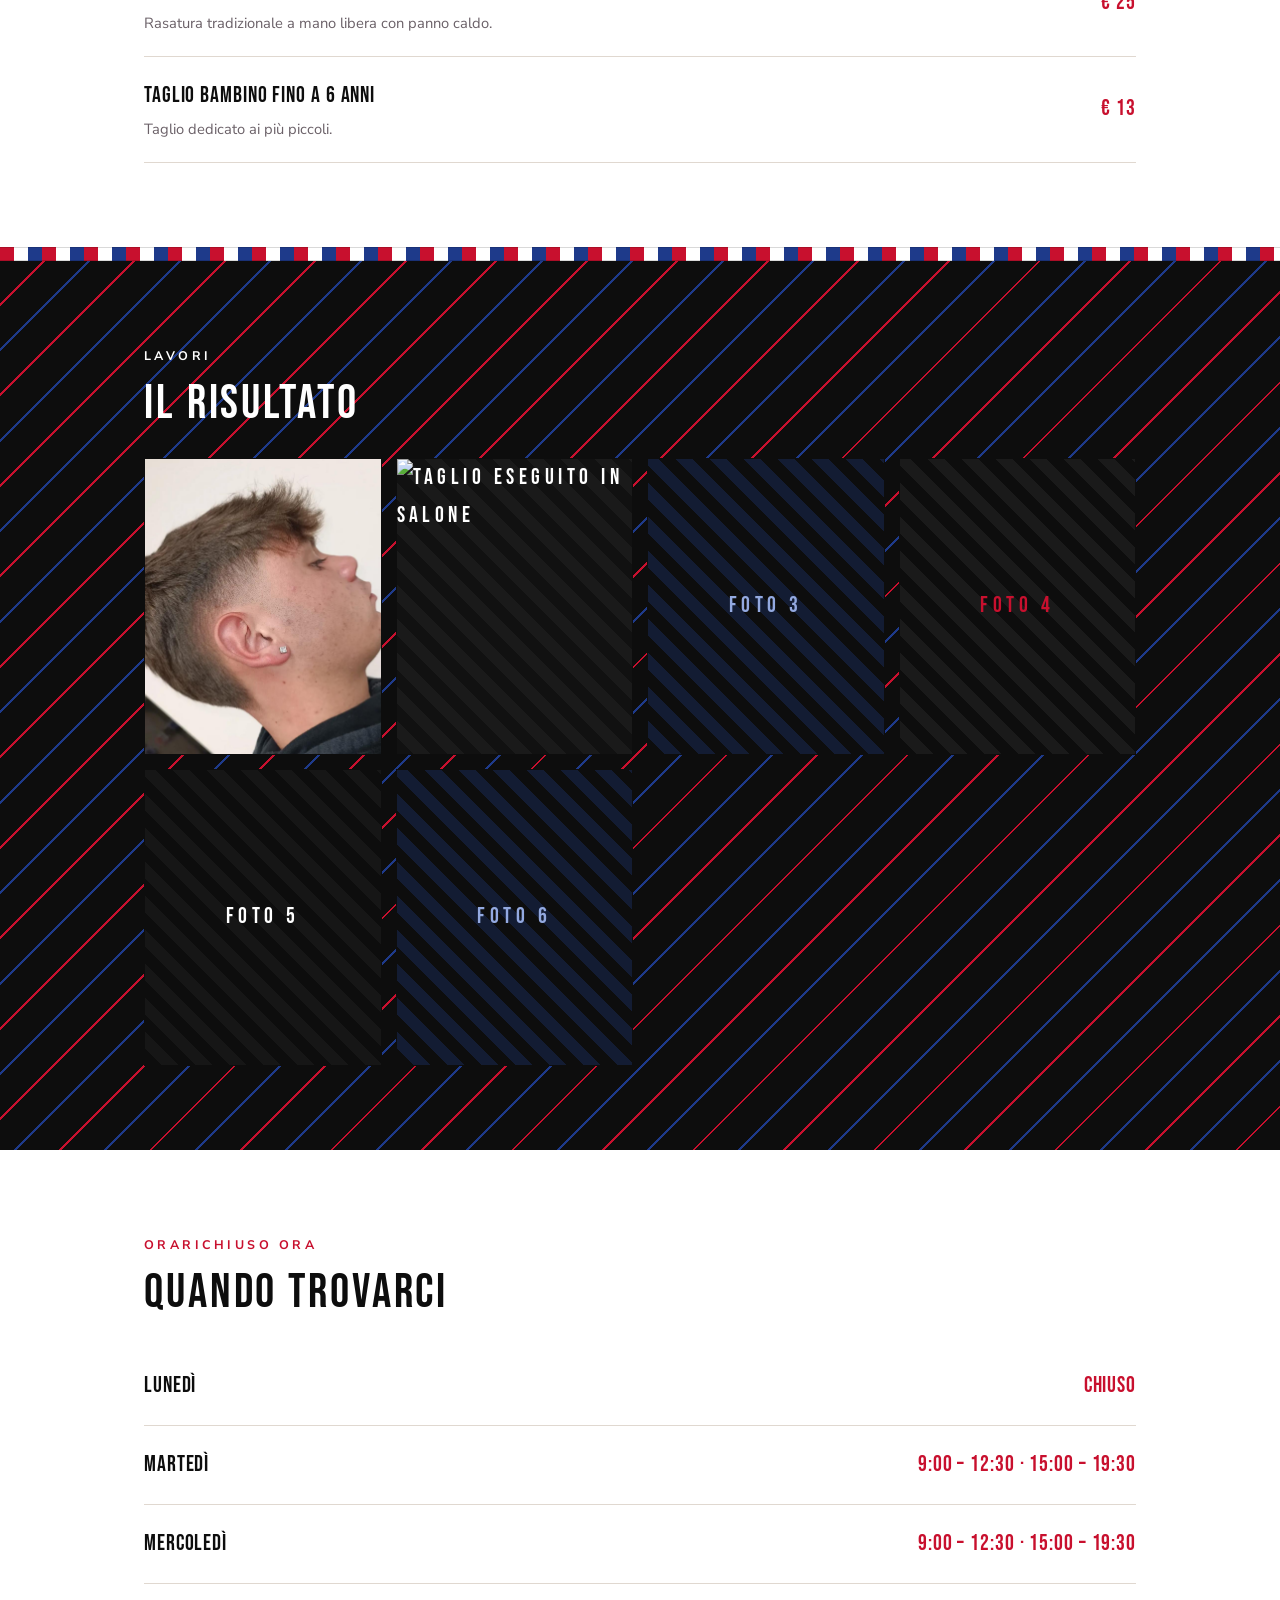
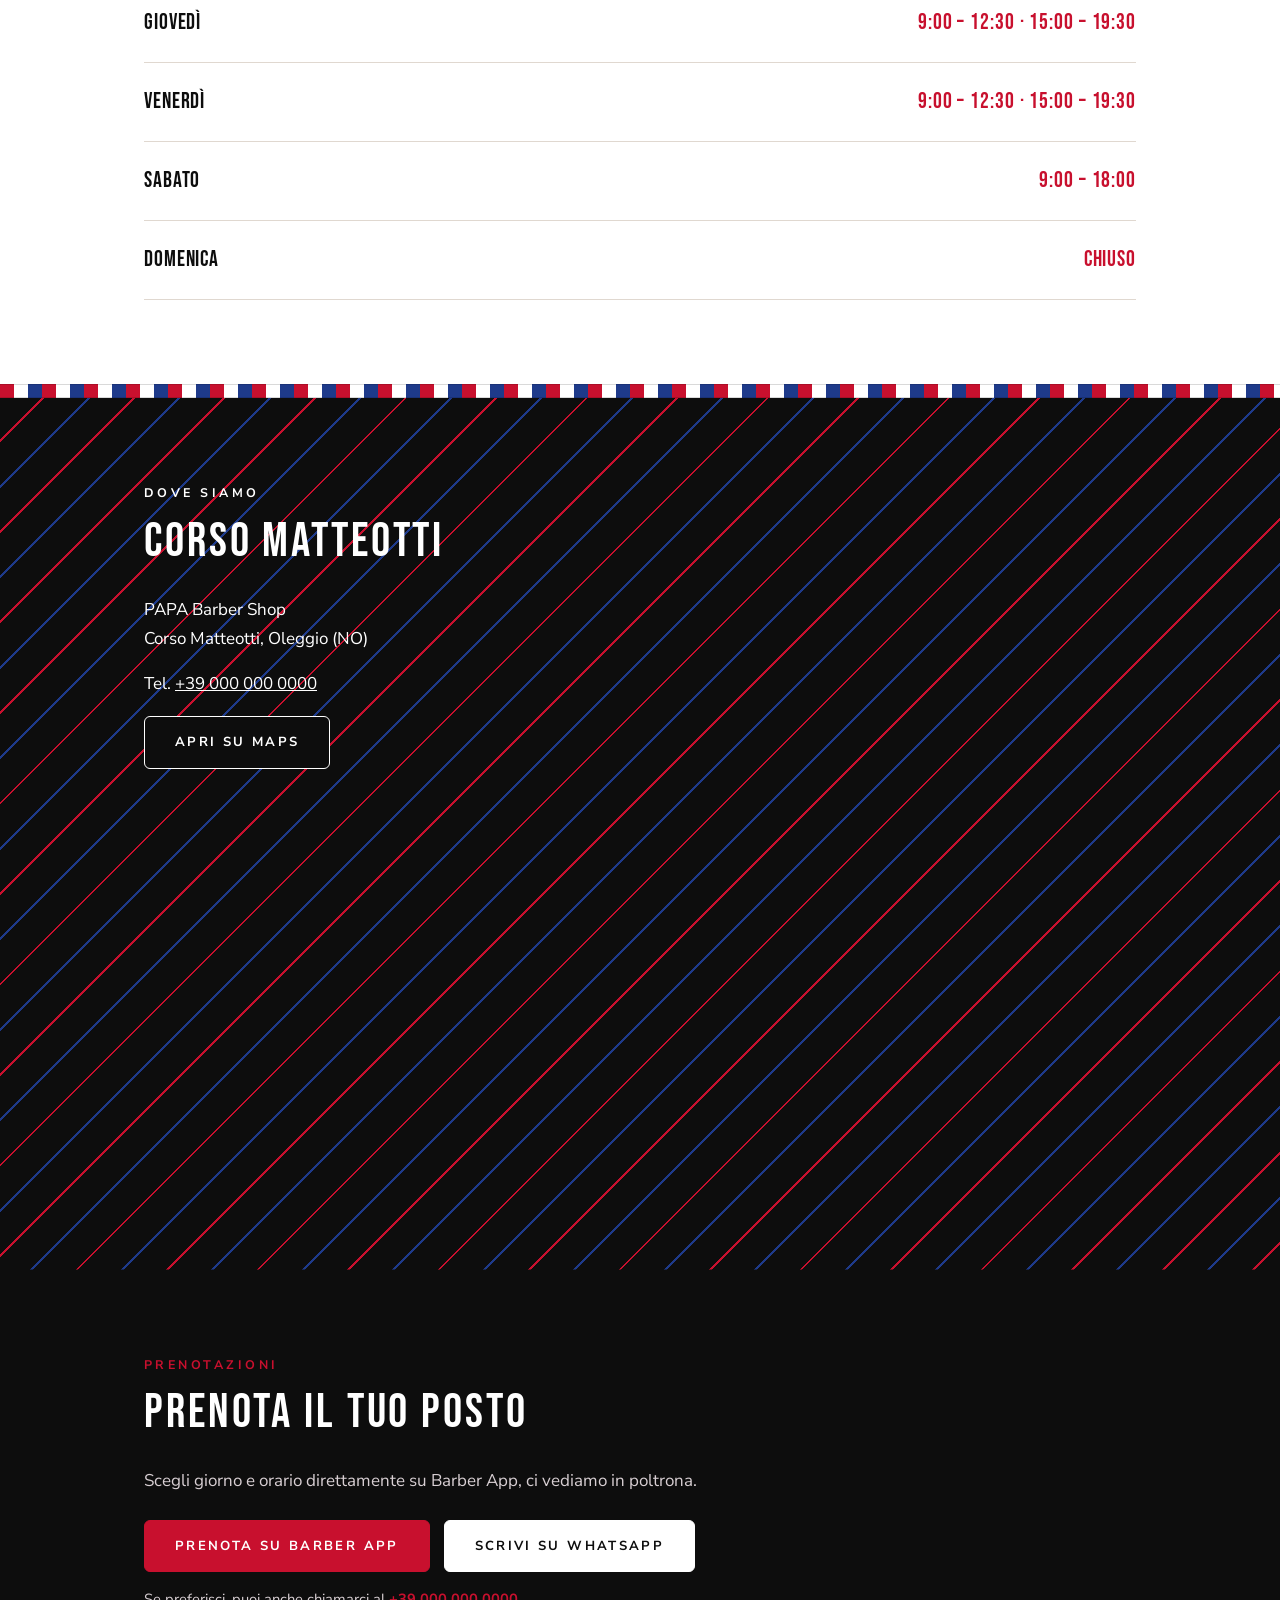
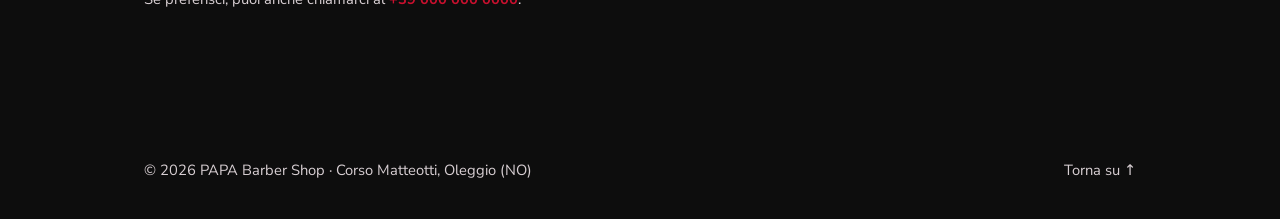
==== commit df8ae3a6: "Update index.html" ====
--- a/index.html
+++ b/index.html
@@ -61,7 +61,7 @@
               <b>€ 32</b>
             </li>
             <li class="reveal">
-              <div><b>Taglio con rasatura completa</b><span>Taglio uomo e rasatura a rasoio con panno caldo.</span></div>
+              <div><b>Taglio con rasatura completa</b><span>Taglio uomo e rasatura a rasoio.</span></div>
               <b>€ 35</b>
             </li>
             <li class="reveal">
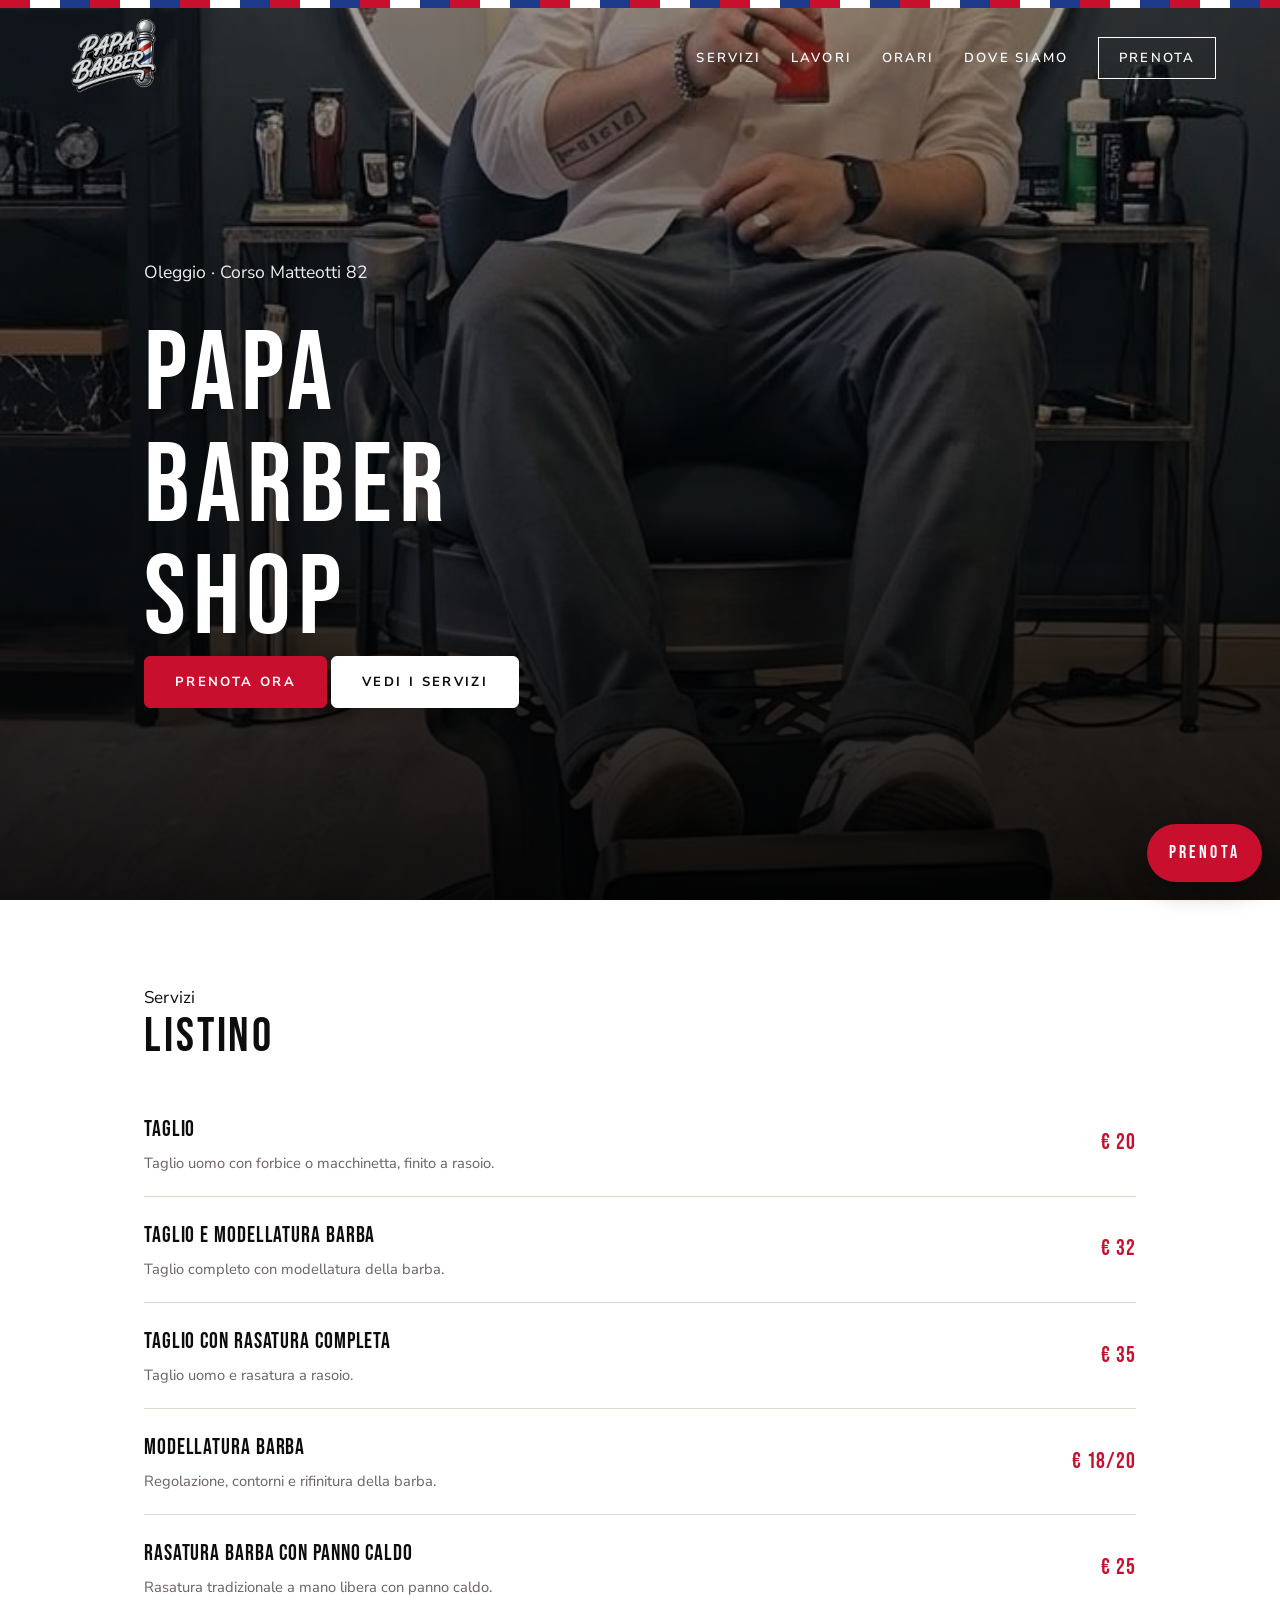
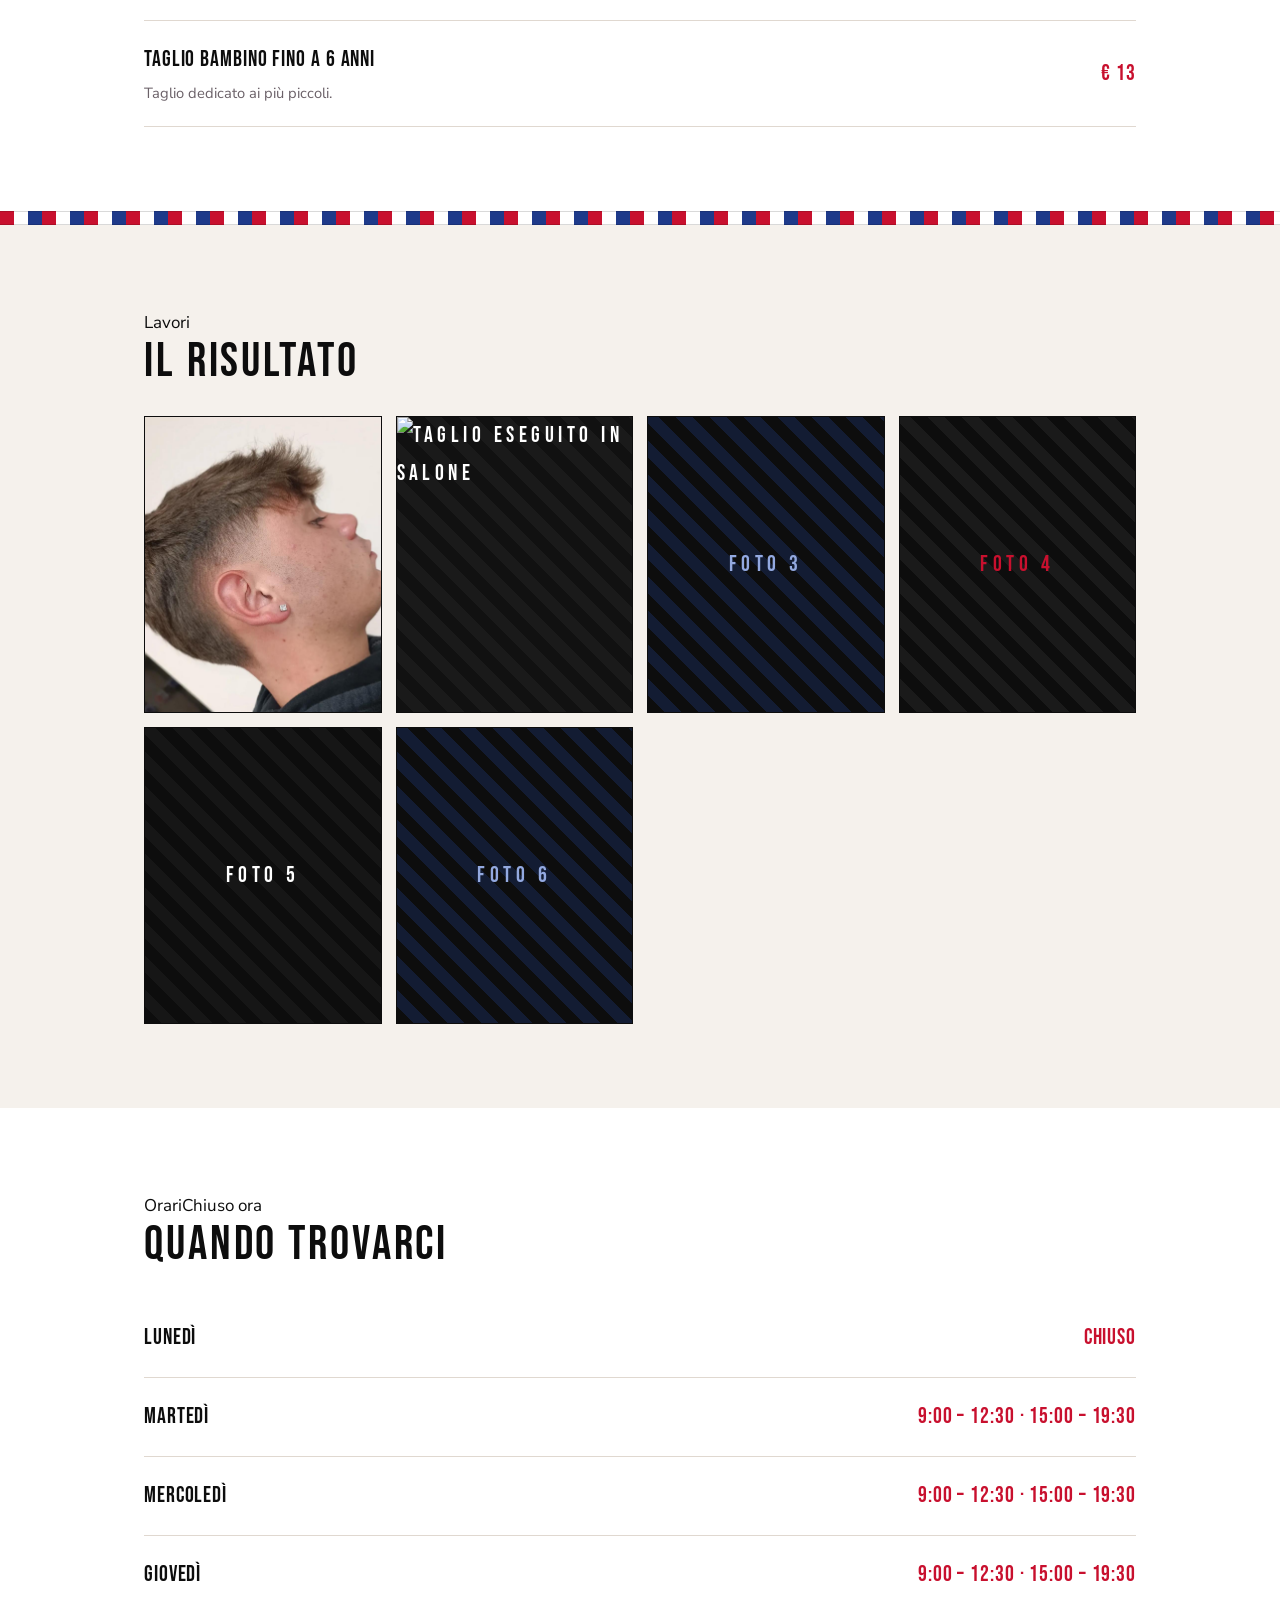
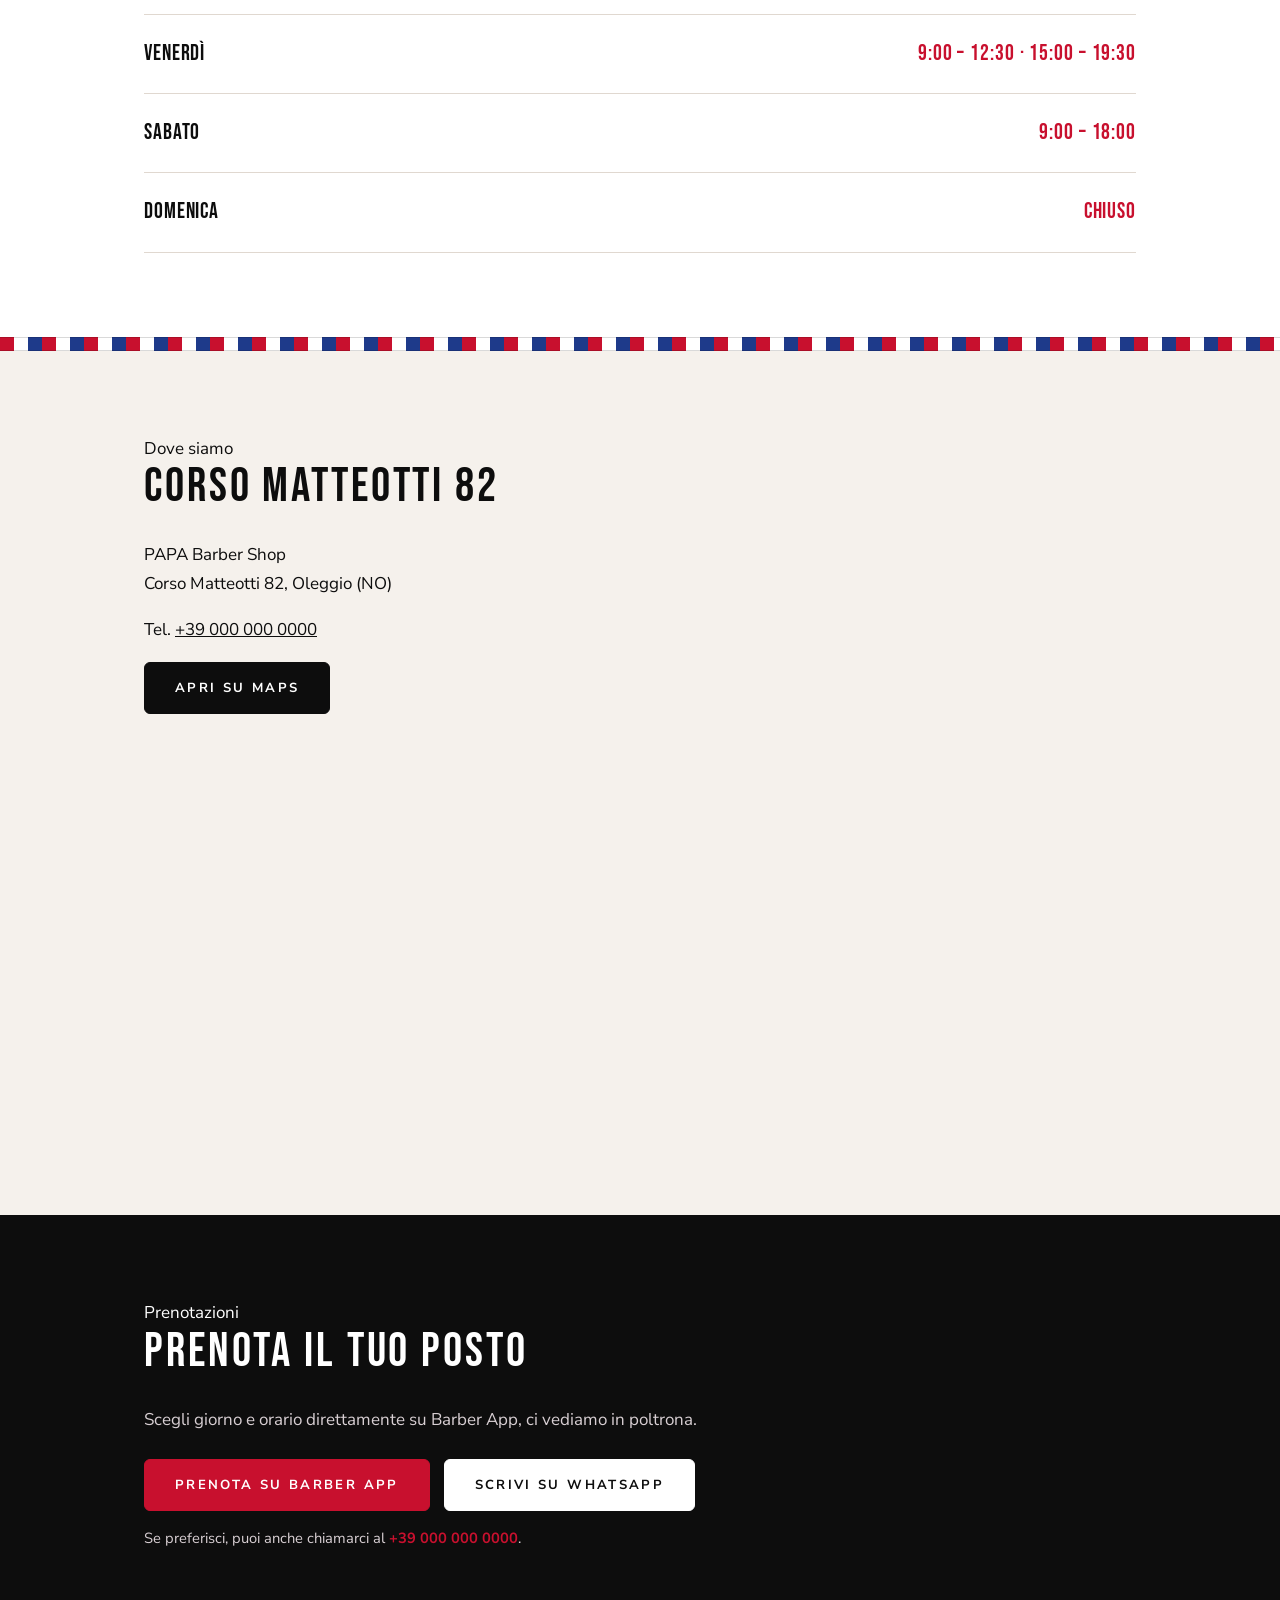
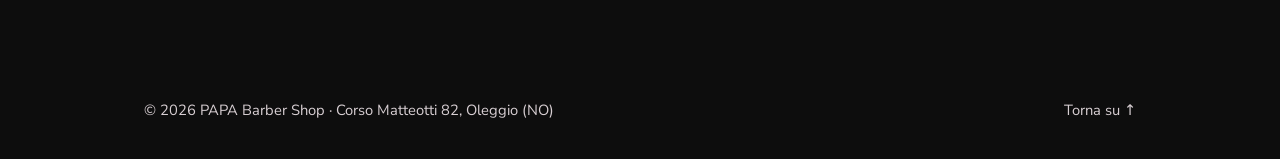
==== commit b14b2067: "Update index.html" ====
--- a/index.html
+++ b/index.html
@@ -4,10 +4,10 @@
     <meta charset="UTF-8" />
     <meta name="viewport" content="width=device-width, initial-scale=1" />
     <title>PAPA Barber Shop · Oleggio</title>
-    <meta name="description" content="PAPA Barber Shop a Oleggio (NO). Tagli, skin fade, taper e barba in Corso Matteotti. Prenota il tuo appuntamento con Barber App." />
+    <meta name="description" content="PAPA Barber Shop a Oleggio (NO). Tagli, skin fade, taper e barba in Corso Matteotti 82. Prenota il tuo appuntamento con Barber App." />
     <meta name="theme-color" content="#0d0d0d" />
     <meta property="og:title" content="PAPA Barber Shop · Oleggio" />
-    <meta property="og:description" content="Fade, taper e barba in Corso Matteotti, Oleggio. Prenota ora." />
+    <meta property="og:description" content="Fade, taper e barba in Corso Matteotti 82, Oleggio. Prenota ora." />
     <meta property="og:type" content="website" />
     <meta name="twitter:card" content="summary_large_image" />
     <link rel="icon" type="image/png" href="/img/logo.png" />
@@ -37,8 +37,8 @@
       <!-- HERO -->
       <section class="hero">
         <div class="wrap">
-          <p class="kicker">Barber shop · Oleggio (NO)</p>
-          <img class="hero-logo" src="/img/logo.png" alt="PAPA Barber Shop" />
+          <p class="kicker">Oleggio · Corso Matteotti 82</p>
+          <h1>PAPA<br />BARBER<br />SHOP</h1>
           <div class="cta-row">
             <a class="btn red" href="#prenota">Prenota ora</a>
             <a class="btn light" href="#servizi">Vedi i servizi</a>
@@ -121,15 +121,15 @@
       <section id="dove">
         <div class="wrap">
           <span class="kicker reveal">Dove siamo</span>
-          <h2 class="reveal">Corso Matteotti</h2>
+          <h2 class="reveal">Corso Matteotti 82</h2>
           <p>
             PAPA Barber Shop<br />
-            Corso Matteotti, Oleggio (NO)
+            Corso Matteotti 82, Oleggio (NO)
           </p>
           <p>Tel. <a href="tel:+390000000000">+39 000 000 0000</a></p>
           <p>
             <a class="btn" target="_blank" rel="noopener"
-               href="https://www.google.com/maps/search/?api=1&query=Corso+Matteotti+Oleggio">
+               href="https://www.google.com/maps/search/?api=1&query=Corso+Matteotti+82+Oleggio">
               Apri su Maps
             </a>
           </p>
@@ -150,7 +150,6 @@
           <p>Scegli giorno e orario direttamente su Barber App, ci vediamo in poltrona.</p>
 
           <div class="book-actions">
-            <!-- SOSTITUISCI l'URL con quello del tuo salone su Barber App -->
             <a class="btn red" href="https://barberapp.it/" target="_blank" rel="noopener">
               Prenota su Barber App
             </a>
@@ -163,21 +162,17 @@
             Se preferisci, puoi anche chiamarci al
             <a href="tel:+390000000000">+39 000 000 0000</a>.
           </p>
-
-          <!-- Se in futuro Barber App ti dà un IFRAME, incollalo qui al posto del commento: -->
-          <!-- <iframe class="barberapp" src="URL_WIDGET" loading="lazy" title="Prenota su Barber App"></iframe> -->
         </div>
       </section>
     </main>
 
     <footer>
       <div class="wrap">
-        <p>© <span id="year"></span> PAPA Barber Shop · Corso Matteotti, Oleggio (NO)</p>
+        <p>© <span id="year"></span> PAPA Barber Shop · Corso Matteotti 82, Oleggio (NO)</p>
         <p><a href="#top">Torna su ↑</a></p>
       </div>
     </footer>
 
-    <!-- Pulsante flottante sempre visibile -->
     <a class="float-book" href="#prenota" aria-label="Prenota ora">Prenota</a>
 
     <script src="/script.js" defer></script>
--- a/style.css
+++ b/style.css
@@ -63,42 +63,23 @@
   display:flex;
   align-items:flex-end;
   color:#fff;
+  position:relative;
   background:
-    linear-gradient(180deg,rgba(0,0,0,.35),rgba(0,0,0,.75)),
-    repeating-linear-gradient(135deg,#0d0d0d 0 30px,#c8102e 30px 32px,#0d0d0d 32px 62px,#1e3a8a 62px 64px),
+    linear-gradient(180deg, rgba(0,0,0,.35) 0%, rgba(0,0,0,.55) 40%, rgba(0,0,0,.9) 100%),
+    url('/img/hero.jpg') center/cover no-repeat,
     #0d0d0d;
-  background-size:cover;
-  background-position:center;
+}
+.hero::before{
+  content:"";
+  position:absolute;
+  top:0;left:0;right:0;
+  height:8px;
+  background:repeating-linear-gradient(90deg,#c8102e 0 30px,#ffffff 30px 60px,#1e3a8a 60px 90px);
+  z-index:5;
 }
 .hero .wrap{padding-top:140px;padding-bottom:12vh;width:100%}
 .hero h1{font-size:clamp(3rem,10vw,7rem);text-transform:uppercase;max-width:14ch}
 .hero p{margin:20px 0 32px;font-size:1.1rem;opacity:.92}
-.kicker{font-size:.78rem;letter-spacing:.28em;text-transform:uppercase;color:var(--accent);margin-bottom:14px;display:block;font-weight:700}
-.intro{font-size:1.2rem;line-height:1.7;max-width:34ch}
-.hero-logo{
-  max-width:min(60vw,420px);
-  height:auto;
-  display:block;
-  margin:20px 0 32px -20px;
-}
-.cta-row{display:flex;gap:14px;flex-wrap:wrap}
-
-/* ---------- SEZIONI CON TRAMA A STRISCE (Lavori · Dove siamo) ---------- */
-main > section:nth-of-type(3),
-main > section:nth-of-type(5){
-  color:#fff;
-  background:
-    repeating-linear-gradient(135deg,#0d0d0d 0 30px,#c8102e 30px 32px,#0d0d0d 32px 62px,#1e3a8a 62px 64px),
-    #0d0d0d;
-  background-size:cover;
-  background-position:center;
-}
-main > section:nth-of-type(3) .kicker,
-main > section:nth-of-type(5) .kicker{color:#fff}
-main > section:nth-of-type(3) .btn,
-main > section:nth-of-type(5) .btn{border-color:#fff}
-main > section:nth-of-type(3) p,
-main > section:nth-of-type(5) p{color:#fff}
 
 /* ---------- BOTTONI ---------- */
 .btn{
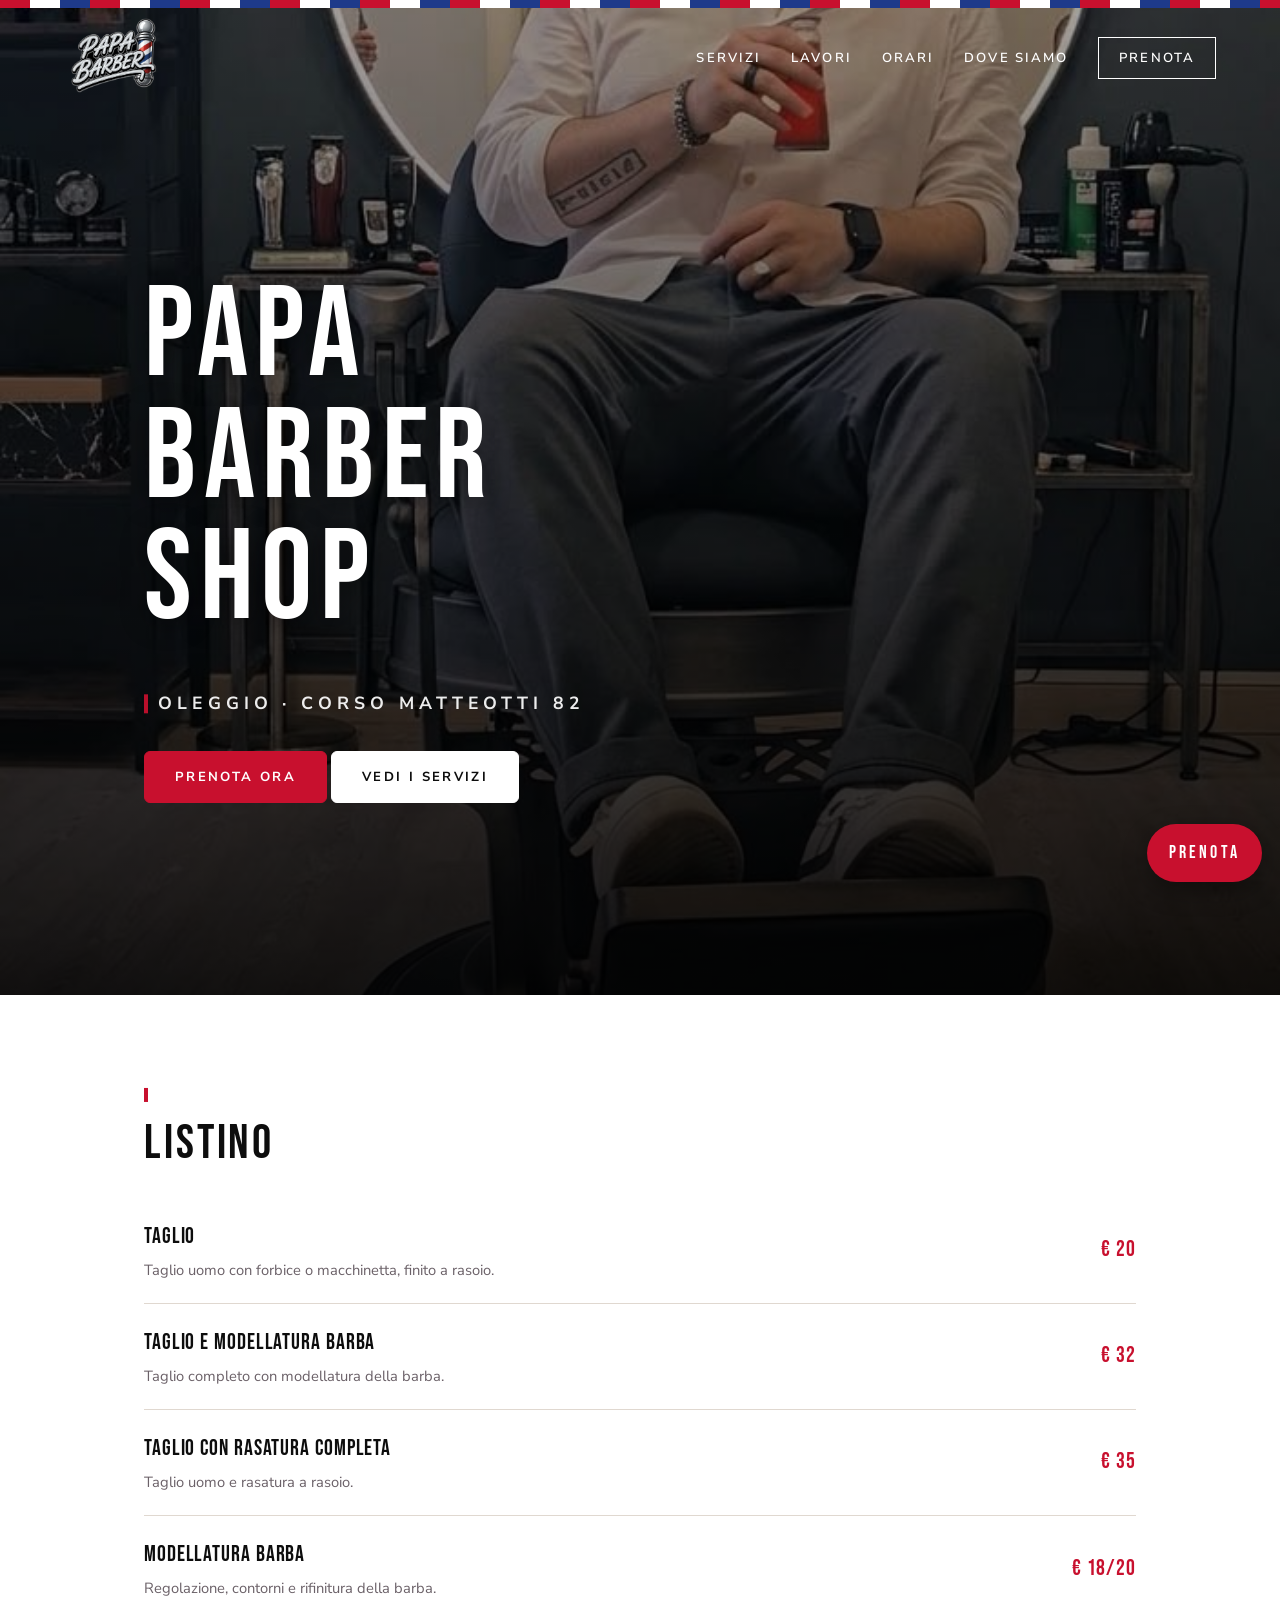
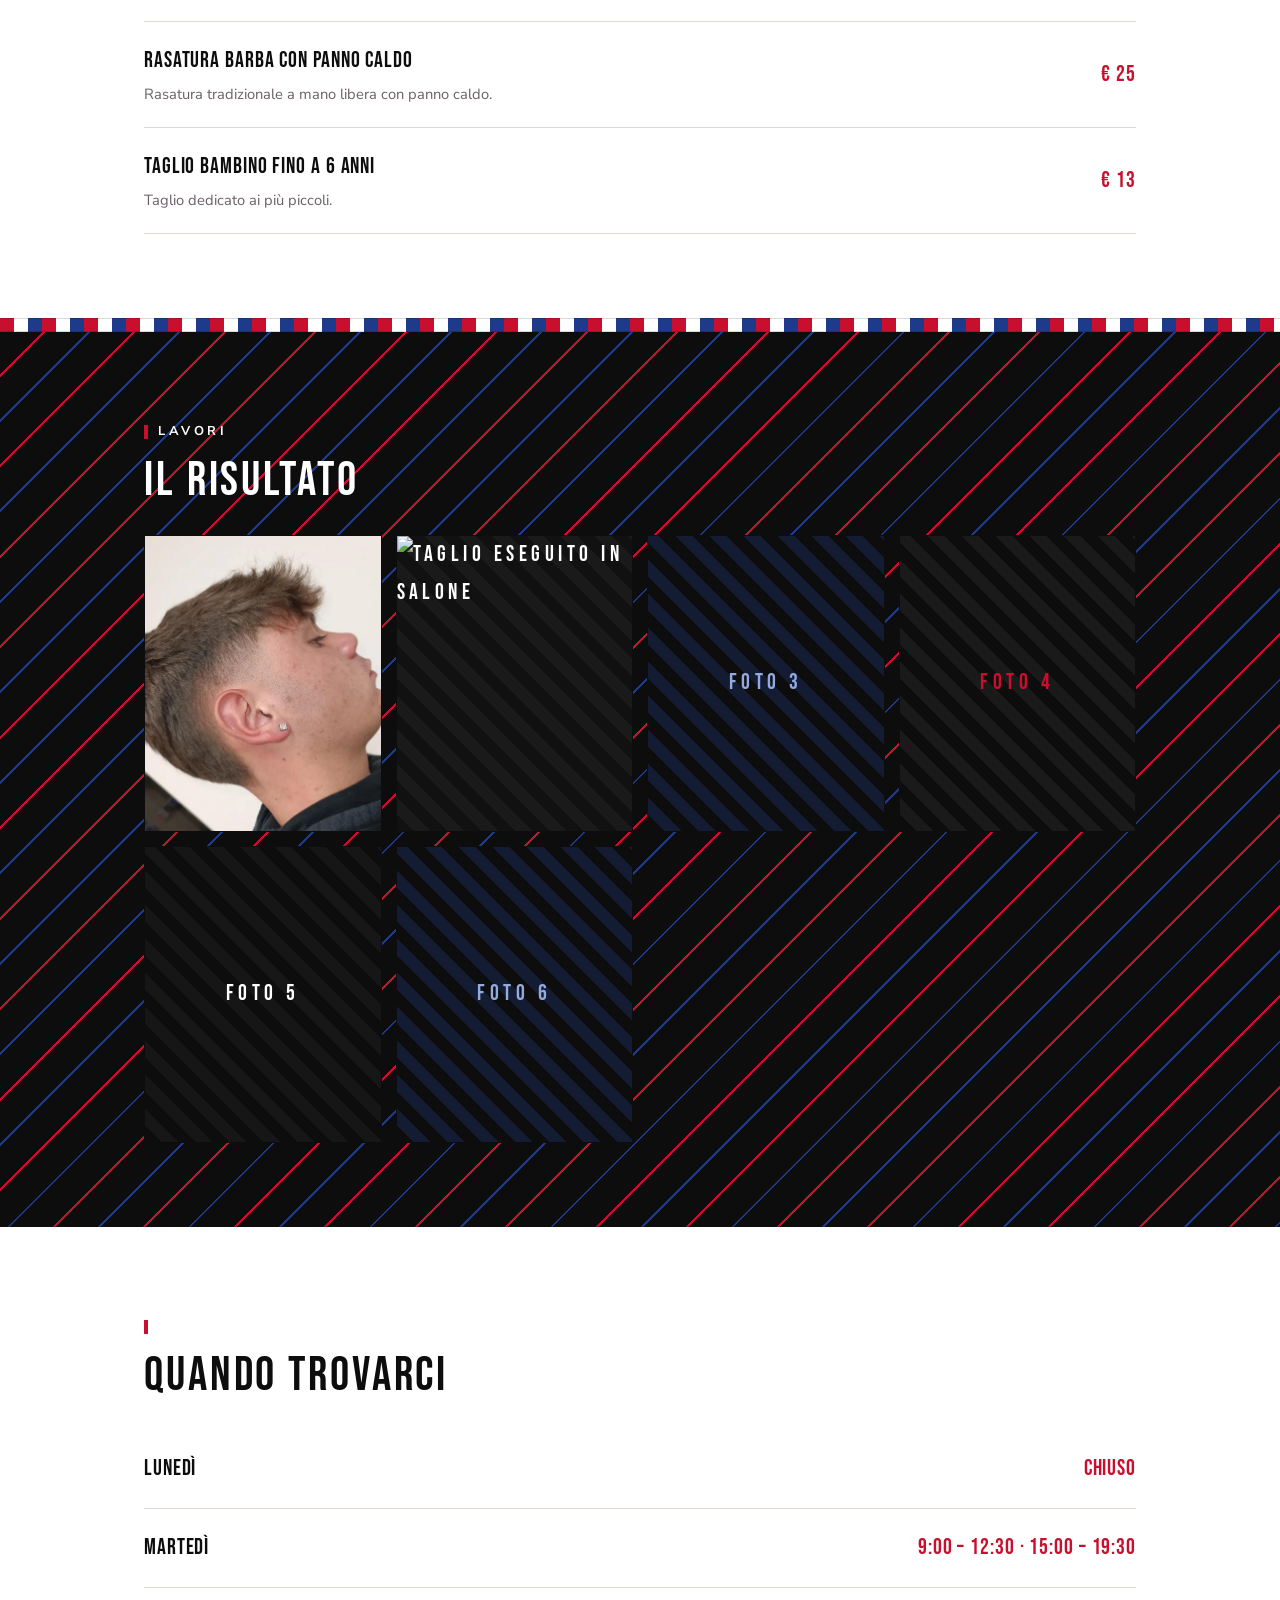
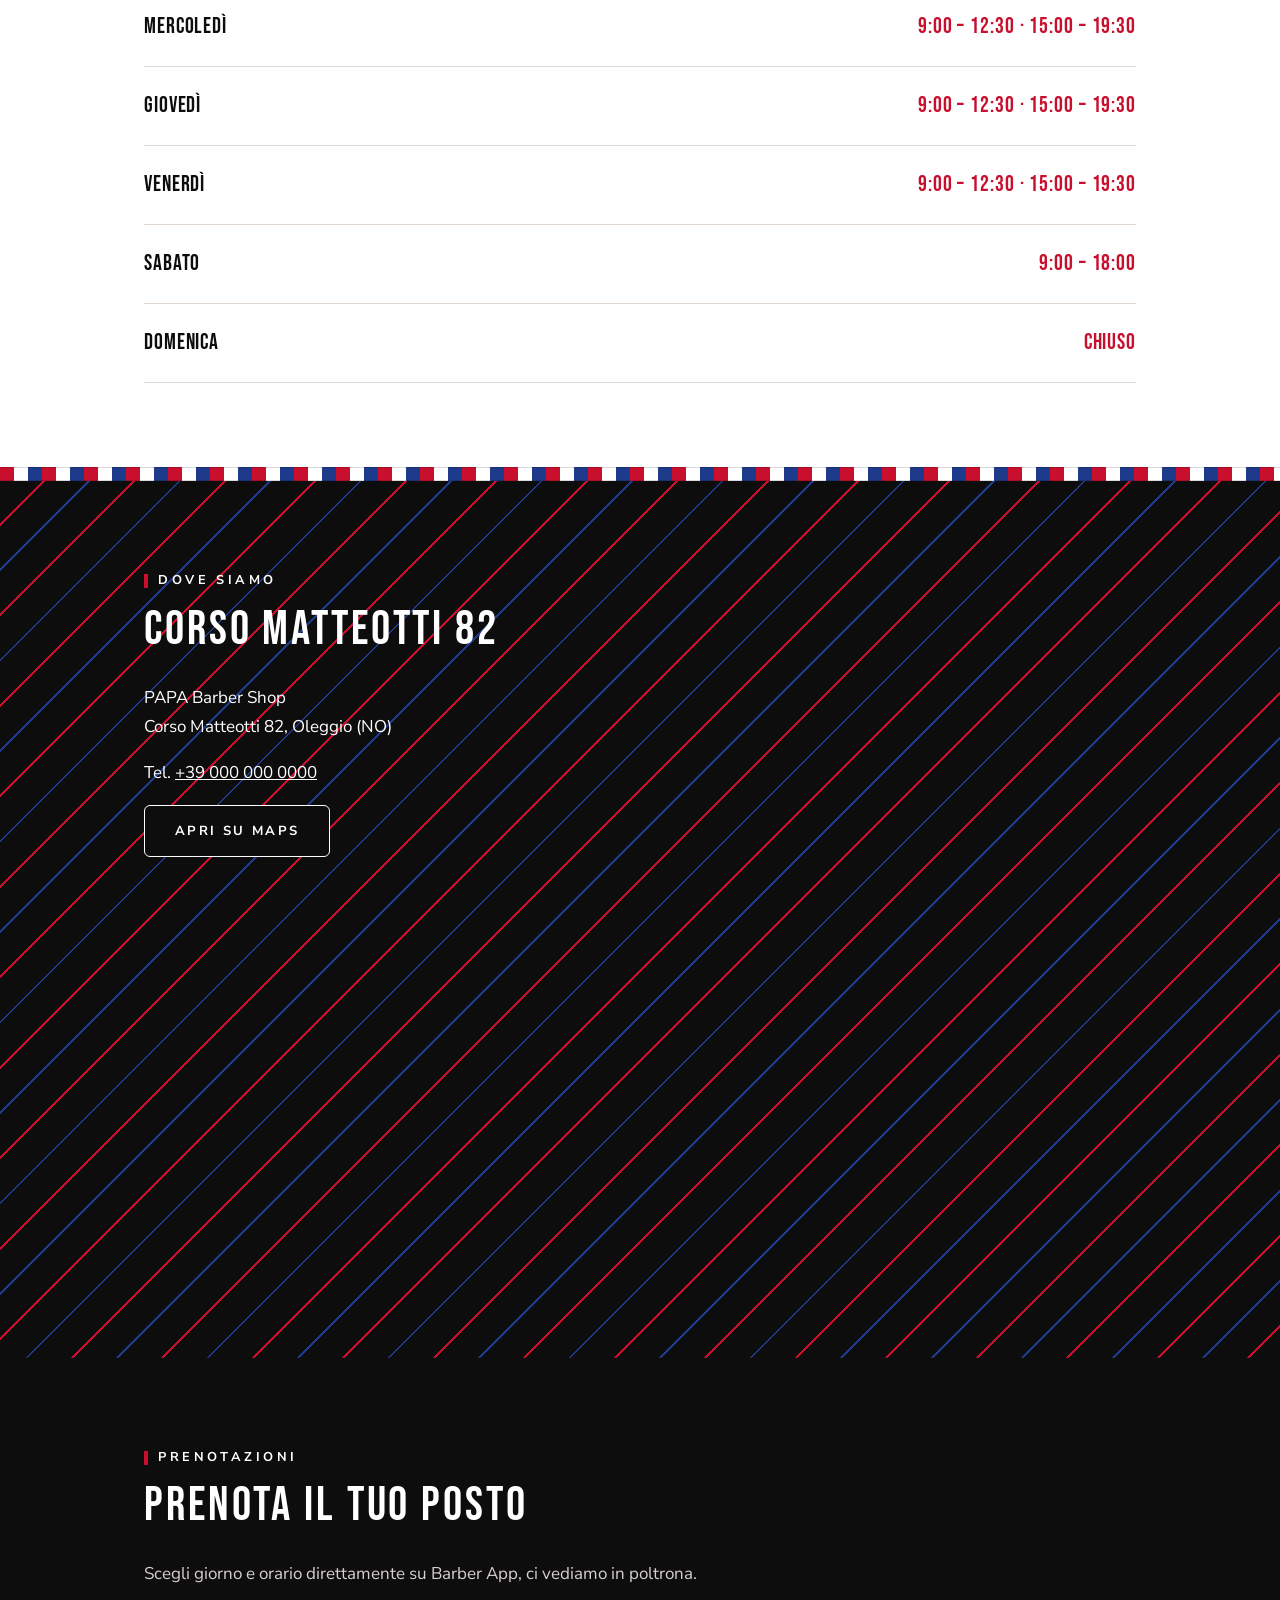
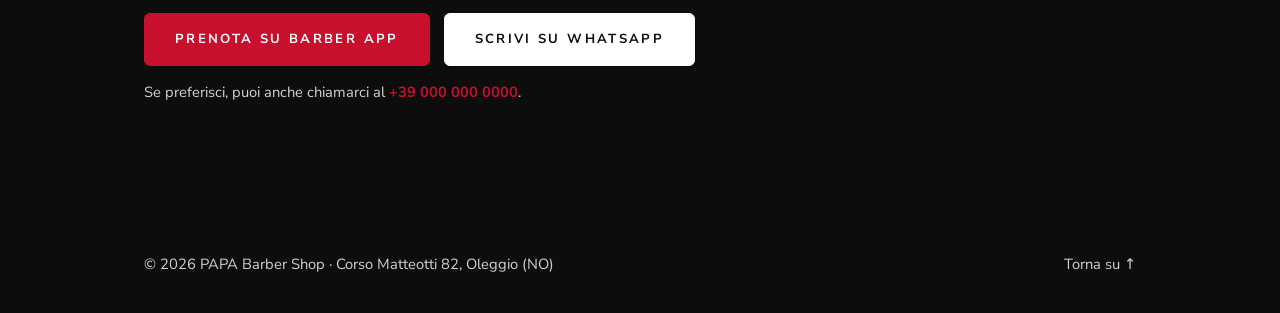
==== commit e282479d: "Update index.html" ====
--- a/index.html
+++ b/index.html
@@ -34,11 +34,11 @@
     </header>
 
     <main>
-      <!-- HERO -->
+            <!-- HERO -->
       <section class="hero">
         <div class="wrap">
+          <h1>PAPA<br />BARBER<br />SHOP</h1>
           <p class="kicker">Oleggio · Corso Matteotti 82</p>
-          <h1>PAPA<br />BARBER<br />SHOP</h1>
           <div class="cta-row">
             <a class="btn red" href="#prenota">Prenota ora</a>
             <a class="btn light" href="#servizi">Vedi i servizi</a>
--- a/style.css
+++ b/style.css
@@ -77,9 +77,42 @@
   background:repeating-linear-gradient(90deg,#c8102e 0 30px,#ffffff 30px 60px,#1e3a8a 60px 90px);
   z-index:5;
 }
-.hero .wrap{padding-top:140px;padding-bottom:12vh;width:100%}
-.hero h1{font-size:clamp(3rem,10vw,7rem);text-transform:uppercase;max-width:14ch}
+.hero .wrap{padding-top:180px;padding-bottom:12vh;width:100%}
+.hero h1{
+  font-size:clamp(3.5rem,12vw,8rem);
+  text-transform:uppercase;
+  max-width:14ch;
+  line-height:.95;
+  margin:12px 0 28px;
+  color:#fff;
+  text-shadow:0 4px 24px rgba(0,0,0,.5);
+}
 .hero p{margin:20px 0 32px;font-size:1.1rem;opacity:.92}
+
+/* kicker hero: barretta rossa + testo bianco */
+.kicker{
+  font-size:.8rem;
+  letter-spacing:.28em;
+  text-transform:uppercase;
+  color:#fff;
+  margin-bottom:14px;
+  display:inline-flex;
+  align-items:center;
+  gap:12px;
+  font-weight:700;
+  padding-left:14px;
+  position:relative;
+}
+.kicker::before{
+  content:"";
+  position:absolute;
+  left:0;
+  top:50%;
+  transform:translateY(-50%);
+  width:4px;
+  height:1.1em;
+  background:var(--accent);
+}
 
 /* ---------- BOTTONI ---------- */
 .btn{
@@ -191,10 +224,15 @@
   .home nav a:hover,.home nav a[aria-current]{color:var(--accent);opacity:1}
   section{padding:60px 0}
   .hero{min-height:88vh}
-  .hero .wrap{padding-top:100px}
-  .hero-logo{max-width:70vw;margin-left:-12px}
+  .hero .wrap{padding-top:120px}
+  .hero h1{font-size:clamp(3rem,15vw,5rem)}
   .logo img{height:56px;max-width:160px}
   .float-book{right:12px;bottom:12px;padding:12px 18px;font-size:1rem}
+  /* Galleria: 2 per riga su mobile */
+  .gallery{
+    grid-template-columns:repeat(2,1fr);
+    gap:10px;
+  }
 }
 /* ---------- Separatore a strisce (pali del barbiere) ---------- */
 .section-divider{
@@ -209,3 +247,19 @@
   border-top:1px solid rgba(0,0,0,.15);
   border-bottom:1px solid rgba(0,0,0,.15);
 }
+/* ---------- TRAMA A STRISCE su Lavori e Dove siamo ---------- */
+main > section:nth-of-type(3),
+main > section:nth-of-type(5){
+  color:#fff;
+  background:
+    repeating-linear-gradient(135deg,#0d0d0d 0 30px,#c8102e 30px 32px,#0d0d0d 32px 62px,#1e3a8a 62px 64px),
+    #0d0d0d;
+  background-size:cover;
+  background-position:center;
+}
+main > section:nth-of-type(3) .kicker,
+main > section:nth-of-type(5) .kicker{color:#fff}
+main > section:nth-of-type(3) .btn,
+main > section:nth-of-type(5) .btn{border-color:#fff}
+main > section:nth-of-type(3) p,
+main > section:nth-of-type(5) p{color:#fff}
